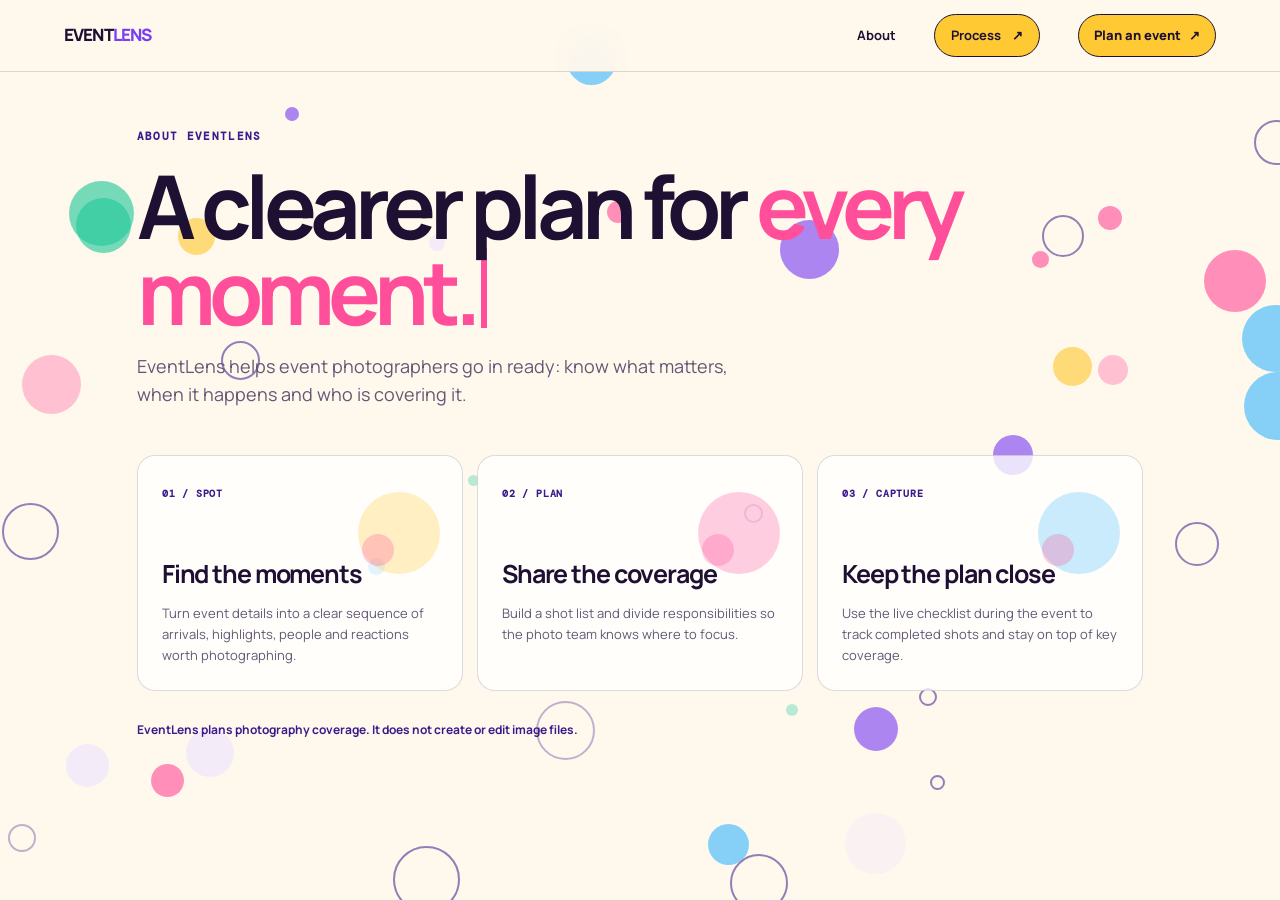
==== about.html @ 628842bb "Add polka dots and separate about and process pages" ====
<!DOCTYPE html>
<html lang="en">

<head>
    <meta charset="UTF-8">
    <meta name="viewport" content="width=device-width, initial-scale=1.0">
    <meta name="theme-color" content="#fff8ec">
    <title>About EventLens</title>
    <link rel="stylesheet" href="css/style.css">
    <link rel="stylesheet" href="css/pages.css">
</head>

<body class="editorial-page">
    <div class="polka-field" aria-hidden="true"></div>

    <nav class="navbar">
        <a href="index.html" class="logo" aria-label="EventLens home">EVENT<span>LENS</span></a>
        <div class="nav-links">
            <a href="about.html" aria-current="page">About</a>
            <a href="process.html" class="nav-button">Process <span aria-hidden="true">↗</span></a>
            <a href="event.html" class="nav-cta">Plan an event <span aria-hidden="true">↗</span></a>
        </div>
    </nav>

    <main class="info-page about-page">
        <p class="eyebrow">ABOUT EVENTLENS</p>
        <h1 class="type-heading info-title">A clearer plan for <span class="accent-pink">every moment.</span></h1>
        <p class="info-lede">EventLens helps event photographers go in ready: know what matters, when it happens and who is covering it.</p>

        <section class="info-grid" aria-label="What EventLens helps with">
            <article class="info-card dot-card dot-card--yellow">
                <span class="card-index">01 / SPOT</span>
                <h2 class="type-heading">Find the moments</h2>
                <p>Turn event details into a clear sequence of arrivals, highlights, people and reactions worth photographing.</p>
            </article>
            <article class="info-card dot-card dot-card--pink">
                <span class="card-index">02 / PLAN</span>
                <h2 class="type-heading">Share the coverage</h2>
                <p>Build a shot list and divide responsibilities so the photo team knows where to focus.</p>
            </article>
            <article class="info-card dot-card dot-card--blue">
                <span class="card-index">03 / CAPTURE</span>
                <h2 class="type-heading">Keep the plan close</h2>
                <p>Use the live checklist during the event to track completed shots and stay on top of key coverage.</p>
            </article>
        </section>

        <p class="info-note">EventLens plans photography coverage. It does not create or edit image files.</p>
    </main>

    <script src="js/polka-dots.js" defer></script>
    <script src="js/text-type.js" defer></script>
</body>

</html>
---- css/style.css ----
@import url('https://fonts.googleapis.com/css2?family=DM+Mono:wght@300;400;500&family=Manrope:wght@300;400;500;600;700;800&display=swap');

:root {
    --obsidian: #08070a;
    --surface: #0f0d12;
    --surface-2: #151219;
    --crimson: #b1123f;
    --crimson-bright: #d51d51;
    --violet: #6f3fa8;
    --white: #f1edf3;
    --muted: #8c8790;
    --line: rgba(241, 237, 243, 0.12);
}

* {
    margin: 0;
    padding: 0;
    box-sizing: border-box;
}

html {
    scroll-behavior: smooth;
}

body {
    background: var(--obsidian);
    color: var(--white);
    font-family: "Manrope", sans-serif;
    overflow-x: hidden;
}

a {
    color: inherit;
    text-decoration: none;
}

button,
input,
select,
textarea {
    font-family: inherit;
}

.cursor {
    position: fixed;
    width: 8px;
    height: 8px;
    background: var(--crimson-bright);
    border-radius: 50%;
    pointer-events: none;
    z-index: 9999;
    transform: translate(-50%, -50%);
    transition: width 0.2s ease, height 0.2s ease;
}

.navbar {
    position: fixed;
    top: 0;
    left: 0;
    width: 100%;
    height: 90px;
    padding: 0 5vw;
    display: flex;
    align-items: center;
    justify-content: space-between;
    z-index: 100;
    border-bottom: 1px solid var(--line);
    background: rgba(8, 7, 10, 0.95);
}

.logo {
    font-size: 18px;
    font-weight: 800;
    letter-spacing: -0.05em;
}

.logo span {
    color: var(--crimson-bright);
}

.nav-links {
    display: flex;
    align-items: center;
    gap: 40px;
    font-family: "DM Mono", monospace;
    font-size: 11px;
    text-transform: uppercase;
}

.nav-links a {
    color: var(--muted);
    transition: color 0.3s ease;
}

.nav-links a:hover {
    color: var(--white);
}

.nav-button {
    padding: 13px 18px;
    border: 1px solid var(--line);
    color: var(--white) !important;
}

.hero {
    min-height: 100vh;
    padding: 150px 5vw 50px;
    position: relative;
    display: flex;
    flex-direction: column;
    justify-content: center;
    border-bottom: 1px solid var(--line);
}

.hero::before {
    content: "";
    position: absolute;
    top: 15%;
    right: 8%;
    width: 1px;
    height: 65%;
    background: var(--violet);
    opacity: 0.35;
}

.hero-meta {
    position: absolute;
    top: 120px;
    left: 5vw;
    right: 5vw;
    display: flex;
    justify-content: space-between;
    font-family: "DM Mono", monospace;
    font-size: 10px;
    color: var(--muted);
    letter-spacing: 0.15em;
}

.hero-content {
    max-width: 1150px;
}

.eyebrow,
.section-label {
    font-family: "DM Mono", monospace;
    font-size: 10px;
    letter-spacing: 0.18em;
    color: var(--crimson-bright);
    margin-bottom: 28px;
}

.hero h1 {
    font-size: clamp(60px, 9vw, 150px);
    line-height: 0.88;
    letter-spacing: -0.075em;
    font-weight: 700;
    max-width: 1200px;
}

.hero h1 span,
.statement h2 span,
.closing h2 span {
    color: var(--crimson-bright);
}

.hero-description {
    margin-top: 45px;
    max-width: 480px;
    color: var(--muted);
    font-size: 15px;
    line-height: 1.8;
}

.hero-button {
    display: inline-flex;
    align-items: center;
    gap: 35px;
    margin-top: 45px;
    padding: 17px 22px;
    border: 1px solid var(--line);
    font-family: "DM Mono", monospace;
    font-size: 10px;
    letter-spacing: 0.1em;
    transition:
        background 0.3s ease,
        border-color 0.3s ease,
        transform 0.3s ease;
}

.hero-button:hover {
    background: var(--crimson);
    border-color: var(--crimson);
    transform: translateY(-3px);
}

.arrow {
    font-size: 17px;
}

.hero-index {
    position: absolute;
    bottom: 40px;
    left: 5vw;
    right: 5vw;
    display: flex;
    justify-content: space-between;
    font-family: "DM Mono", monospace;
    color: var(--muted);
    font-size: 9px;
}

.statement,
.process,
.closing {
    padding: 160px 5vw;
    border-bottom: 1px solid var(--line);
}

.statement-content {
    max-width: 1100px;
    margin-left: auto;
}

.statement h2 {
    font-size: clamp(42px, 6vw, 92px);
    line-height: 0.95;
    letter-spacing: -0.06em;
    max-width: 1000px;
}

.statement p {
    margin-top: 55px;
    max-width: 520px;
    color: var(--muted);
    line-height: 1.8;
    font-size: 15px;
}

.process-list {
    margin-top: 80px;
    border-top: 1px solid var(--line);
}

.process-item {
    display: grid;
    grid-template-columns: 120px 1fr;
    padding: 35px 0;
    border-bottom: 1px solid var(--line);
    transition: padding 0.4s ease;
}

.process-item:hover {
    padding-left: 25px;
    background: rgba(177, 18, 63, 0.05);
}

.process-number {
    font-family: "DM Mono", monospace;
    color: var(--violet);
    font-size: 12px;
}

.process-item h3 {
    font-size: 34px;
    letter-spacing: -0.04em;
}

.process-item p {
    margin-top: 8px;
    color: var(--muted);
    font-size: 14px;
}

.closing {
    min-height: 80vh;
    display: flex;
    flex-direction: column;
    justify-content: center;
}

.closing>p {
    font-family: "DM Mono", monospace;
    color: var(--muted);
    font-size: 10px;
    letter-spacing: 0.15em;
    margin-bottom: 25px;
}

.closing h2 {
    font-size: clamp(60px, 10vw, 150px);
    line-height: 0.85;
    letter-spacing: -0.075em;
}

footer {
    min-height: 100px;
    padding: 0 5vw;
    display: flex;
    align-items: center;
    justify-content: space-between;
    font-family: "DM Mono", monospace;
    color: var(--muted);
    font-size: 9px;
    letter-spacing: 0.1em;
}

@media (max-width: 700px) {

    .nav-links a:not(.nav-button) {
        display: none;
    }

    .hero h1 {
        font-size: 15vw;
    }

    .statement,
    .process,
    .closing {
        padding: 110px 6vw;
    }

    .process-item {
        grid-template-columns: 60px 1fr;
    }

    .process-item h3 {
        font-size: 25px;
    }

    footer {
        padding: 0 6vw;
    }

    footer span:nth-child(2) {
        display: none;
    }
}

/* Pop-culture palette and compact layout, sampled from the supplied deck. */
:root {
    --obsidian: #fff8ec;
    --surface: #ffffff;
    --surface-2: #ede4ff;
    --crimson: #7b3ff2;
    --crimson-bright: #ff4f9a;
    --violet: #3db9ff;
    --white: #1e1033;
    --muted: #645775;
    --line: rgba(30, 16, 51, 0.15);
    --ink: #1e1033;
    --plum: #3b1a8c;
    --purple: #7b3ff2;
    --pink: #ff4f9a;
    --yellow: #ffc933;
    --mint: #22c99a;
    --blue: #3db9ff;
}

html { scroll-padding-top: 82px; }
body { background: var(--obsidian); color: var(--ink); font-size: 15px; line-height: 1.55; }
.cursor { display: none; }
.navbar {
    height: 72px;
    padding-inline: clamp(18px, 5vw, 72px);
    background: rgba(255, 248, 236, .94);
    border-bottom: 1px solid var(--line);
    backdrop-filter: blur(16px);
}
.logo { color: var(--ink); font-size: 17px; }
.logo span { color: var(--purple); }
.nav-links {
    gap: clamp(16px, 3vw, 38px);
    font-family: "Manrope", sans-serif;
    font-size: 13px;
    font-weight: 700;
    text-transform: none;
}
.nav-links a { color: var(--ink); }
.nav-links a:hover { color: var(--purple); }
.nav-links .nav-button {
    padding: 10px 16px;
    border: 1px solid var(--ink);
    border-radius: 999px;
    background: var(--yellow);
    color: var(--ink) !important;
}
.nav-button span { margin-left: 8px; }
.hero {
    min-height: min(820px, 94svh);
    padding: 126px clamp(20px, 7vw, 100px) 78px;
    border: 0;
    background:
        radial-gradient(ellipse at 87% 34%, rgba(255, 201, 51, .85) 0 9%, transparent 9.2%),
        radial-gradient(ellipse at 88% 35%, rgba(255, 79, 154, .18) 0 20%, transparent 20.2%),
        var(--obsidian);
}
.hero::before { top: 20%; right: 9%; width: 2px; height: 54%; background: var(--purple); opacity: .45; }
.hero-meta, .hero-index { left: clamp(20px, 7vw, 100px); right: clamp(20px, 7vw, 100px); }
.hero-meta { top: 96px; font-size: 10px; color: var(--plum); }
.hero-index { bottom: 28px; color: var(--plum); }
.hero-content { max-width: 950px; }
.eyebrow, .section-label {
    color: var(--plum);
    font-size: 11px;
    font-weight: 800;
    letter-spacing: .12em;
    margin-bottom: 18px;
}
.hero h1 {
    max-width: 820px;
    font-size: clamp(52px, 8.1vw, 108px);
    line-height: .91;
    letter-spacing: -.075em;
    color: var(--ink);
}
.hero h1 span, .statement h2 span, .closing h2 span { color: var(--purple); }
.hero h1 span { display: inline-block; color: var(--pink); }
.hero-description { max-width: 480px; margin-top: 26px; color: var(--muted); font-size: 16px; line-height: 1.65; }
.statement, .process, .closing {
    padding: clamp(58px, 8vw, 96px) clamp(20px, 7vw, 100px);
    border-color: var(--line);
}
.statement { background: var(--surface-2); }
.statement-content { max-width: 900px; }
.statement h2 {
    max-width: 850px;
    font-size: clamp(34px, 5vw, 64px);
    line-height: .98;
    letter-spacing: -.065em;
}
.statement h2 span { color: var(--pink); }
.statement p { max-width: 580px; margin-top: 24px; color: var(--muted); font-size: 15px; }
.process { background: var(--obsidian); }
.process-list { margin-top: 32px; border-color: var(--line); }
.process-item { grid-template-columns: 72px minmax(0, 1fr); gap: 8px; padding: 20px 14px; border-color: var(--line); }
.process-item:nth-child(1) { background: rgba(255, 201, 51, .16); }
.process-item:nth-child(2) { background: rgba(255, 79, 154, .09); }
.process-item:nth-child(3) { background: rgba(61, 185, 255, .10); }
.process-item:nth-child(4) { background: rgba(34, 201, 154, .10); }
.process-item:hover { padding-left: 22px; background: var(--surface-2); }
.process-number { color: var(--purple); font-weight: 800; }
.process-item h3 { font-size: clamp(19px, 2.3vw, 27px); color: var(--ink); }
.process-item p { margin-top: 3px; color: var(--muted); font-size: 14px; }
.closing { min-height: 0; background: var(--plum); color: var(--obsidian); border: 0; }
.closing > p { color: #d7c9f4; }
.closing h2 { font-size: clamp(46px, 7vw, 88px); line-height: .94; }
.closing h2 span { color: var(--yellow); }
.closing .hero-button {
    align-self: flex-start;
    margin-top: 28px;
    padding: 14px 20px;
    border: 0;
    border-radius: 999px;
    background: var(--yellow);
    color: var(--ink);
    font-family: "Manrope", sans-serif;
    font-size: 13px;
    font-weight: 800;
    letter-spacing: 0;
}
.closing .hero-button:hover { background: var(--pink); }
footer { min-height: 68px; padding-inline: clamp(20px, 7vw, 100px); background: var(--ink); color: #e4d7ff; font-size: 10px; }
a:focus-visible, button:focus-visible, input:focus-visible, select:focus-visible, textarea:focus-visible { outline: 3px solid var(--blue); outline-offset: 3px; }

@media (max-width: 700px) {
    .navbar { height: 64px; padding-inline: 18px; }
    .nav-links { gap: 12px; font-size: 12px; }
    .nav-links a:not(.nav-button) { display: inline; }
    .nav-links .nav-button { padding: 8px 11px; }
    .hero { min-height: 78svh; padding: 118px 20px 72px; }
    .hero::before { right: 5%; opacity: .18; }
    .hero-meta { top: 84px; left: 20px; right: 20px; font-size: 8px; }
    .hero-index { left: 20px; right: 20px; bottom: 20px; }
    .hero h1 { font-size: clamp(43px, 13vw, 68px); line-height: .94; }
    .hero-description { margin-top: 20px; font-size: 14px; }
    .statement, .process, .closing { padding: 58px 20px; }
    .statement h2 { font-size: clamp(32px, 9vw, 48px); }
    .statement p { margin-top: 18px; font-size: 14px; }
    .process-item { grid-template-columns: 42px minmax(0, 1fr); padding: 16px 8px; }
    .process-item h3 { font-size: 20px; }
    .process-item p { font-size: 13px; }
    .closing h2 { font-size: clamp(42px, 12vw, 62px); }
    footer { padding: 0 20px; }
}

@media (prefers-reduced-motion: reduce) {
    *, *::before, *::after { scroll-behavior: auto !important; animation-duration: .01ms !important; transition-duration: .01ms !important; }
}
---- css/pages.css ----
/* Shared navigation, polka-dot backdrops and large-heading treatment. */
body { isolation: isolate; }
body > .polka-field { position: fixed; inset: 0; z-index: 0; overflow: hidden; pointer-events: none; }
body > nav, body > main, body > footer { position: relative; z-index: 1; }
.navbar { z-index: 20; }
.polka-dot {
    position: absolute;
    left: var(--dot-x);
    top: var(--dot-y);
    width: var(--dot-size);
    aspect-ratio: 1;
    border-radius: 50%;
    background: var(--dot-color);
    opacity: .62;
    transform: scale(1);
    animation: dot-pop var(--dot-duration) cubic-bezier(.16, 1.2, .3, 1) var(--dot-delay) both,
        dot-drift 7s ease-in-out calc(var(--dot-delay) + var(--dot-duration)) infinite alternate;
}
.polka-dot:nth-child(3n) { border: 2px solid var(--plum); background: transparent; opacity: .55; }
.polka-dot:nth-child(5n) { opacity: .32; }
@keyframes dot-pop {
    0% { transform: scale(.15) rotate(-24deg); }
    72% { transform: scale(1.12) rotate(5deg); }
    100% { transform: scale(1) rotate(0); }
}
@keyframes dot-drift {
    from { translate: 0 0; }
    to { translate: 0 -9px; }
}

.landing-hero {
    min-height: 100svh;
    padding: 92px clamp(20px, 8vw, 120px);
    display: flex;
    align-items: center;
    justify-content: flex-start;
    background: transparent;
}
.landing-hero::before { display: none; }
.landing-title {
    position: relative;
    z-index: 2;
    max-width: 1120px;
    font-size: clamp(54px, 8.2vw, 112px);
    line-height: .94;
    letter-spacing: -.075em;
    font-weight: 800;
}
.landing-title .accent-pink { color: var(--pink); }

.nav-links { flex-wrap: wrap; }
.nav-links .nav-button[aria-current="page"] { background: var(--surface-2); }
.nav-links .nav-cta {
    display: inline-flex;
    align-items: center;
    gap: 8px;
    padding: 10px 15px;
    border: 1px solid var(--ink);
    border-radius: 999px;
    background: var(--yellow);
    color: var(--ink);
    font-weight: 800;
}
.nav-links .nav-cta:hover { background: var(--mint); color: var(--ink); }

.info-page {
    width: min(1160px, 100%);
    margin: 0 auto;
    padding: 128px clamp(20px, 6vw, 84px) 72px;
}
.info-title {
    max-width: 900px;
    font-size: clamp(44px, 7.5vw, 88px);
    line-height: .96;
    letter-spacing: -.07em;
}
.info-title .accent-pink { color: var(--pink); }
.info-lede {
    max-width: 620px;
    margin-top: 20px;
    color: var(--muted);
    font-size: clamp(15px, 1.6vw, 18px);
}
.info-grid {
    display: grid;
    grid-template-columns: repeat(3, minmax(0, 1fr));
    gap: 14px;
    margin-top: 46px;
}
.info-card {
    min-height: 230px;
    padding: 24px;
}
.dot-card {
    position: relative;
    isolation: isolate;
    overflow: hidden;
    border: 1px solid var(--line);
    border-radius: 18px;
    background: rgba(255, 255, 255, .76);
}
.dot-card::before, .dot-card::after {
    position: absolute;
    z-index: -1;
    content: "";
    width: 82px;
    aspect-ratio: 1;
    border-radius: 50%;
    opacity: .28;
    pointer-events: none;
}
.dot-card::before { right: 22px; top: 36px; background: var(--dot-accent, var(--yellow)); }
.dot-card::after { right: 68px; top: 78px; width: 32px; background: var(--pink); }
.dot-card--yellow { --dot-accent: var(--yellow); }
.dot-card--pink { --dot-accent: var(--pink); }
.dot-card--blue { --dot-accent: var(--blue); }
.dot-card--mint { --dot-accent: var(--mint); }
.card-index, .workflow-tag {
    color: var(--plum);
    font-family: "DM Mono", monospace;
    font-size: 10px;
    font-weight: 600;
    letter-spacing: .08em;
}
.info-card h2 {
    position: relative;
    max-width: 240px;
    margin-top: 52px;
    color: var(--ink);
    font-size: clamp(19px, 2.4vw, 25px);
    letter-spacing: -.045em;
}
.info-card p, .workflow-step p { position: relative; margin-top: 9px; color: var(--muted); font-size: 13px; line-height: 1.6; }
.info-note { margin-top: 30px; color: var(--plum); font-size: 12px; font-weight: 700; }
.workflow-list { margin-top: 44px; border-top: 1px solid var(--line); }
.workflow-step {
    display: grid;
    grid-template-columns: 58px minmax(0, 1fr) auto;
    align-items: center;
    gap: 18px;
    padding: 22px 24px;
    border-width: 0 0 1px;
    border-radius: 0;
    background: transparent;
}
.workflow-step:nth-child(odd) { background: rgba(255, 201, 51, .10); }
.workflow-step:nth-child(even) { background: rgba(237, 228, 255, .38); }
.workflow-number { color: var(--purple); font-size: 16px; font-weight: 800; }
.workflow-step h2 { position: relative; font-size: clamp(21px, 3vw, 30px); letter-spacing: -.045em; }
.workflow-step p { max-width: 620px; margin-top: 4px; }
.workflow-tag { justify-self: end; text-align: right; }

.text-type { position: relative; }
.text-type__sr {
    position: absolute;
    width: 1px;
    height: 1px;
    padding: 0;
    margin: -1px;
    overflow: hidden;
    clip: rect(0, 0, 0, 0);
    white-space: nowrap;
    border: 0;
}
.text-type__content { white-space: pre-wrap; }
.text-type__char { position: relative; animation: type-fade-in .24s ease-out both; }
.text-type__cursor {
    display: inline-block;
    height: .92em;
    margin-left: .06em;
    border-left: .075em solid currentColor;
    vertical-align: -.04em;
    animation: type-cursor-blink 1s steps(2, start) infinite;
}
@keyframes type-fade-in { from { opacity: 0; filter: blur(.12em); } to { opacity: 1; filter: blur(0); } }
@keyframes type-cursor-blink { to { opacity: .12; } }

@media (max-width: 700px) {
    .landing-hero { min-height: 100svh; padding: 86px 20px 40px; }
    .landing-title { font-size: clamp(42px, 12.5vw, 68px); line-height: .98; }
    .info-page { padding: 94px 18px 46px; }
    .info-title { font-size: clamp(40px, 11vw, 58px); }
    .info-grid { grid-template-columns: 1fr; gap: 10px; margin-top: 28px; }
    .info-card { min-height: 0; padding: 18px; }
    .info-card h2 { margin-top: 30px; }
    .workflow-list { margin-top: 28px; }
    .workflow-step { grid-template-columns: 36px minmax(0, 1fr); gap: 10px; padding: 18px 12px; }
    .workflow-step h2 { font-size: 20px; }
    .workflow-tag { grid-column: 2; justify-self: start; text-align: left; }
    .nav-links { gap: 7px; font-size: 11px; }
    .nav-links .nav-button, .nav-links .nav-cta { padding: 7px 9px; }
}
@media (max-width: 390px) {
    .navbar { padding-inline: 12px; }
    .logo { font-size: 14px; }
    .nav-links { gap: 5px; font-size: 10px; }
    .nav-links .nav-button, .nav-links .nav-cta { padding: 7px 7px; }
}
@media (prefers-reduced-motion: reduce) {
    .polka-dot, .text-type__char, .text-type__cursor { animation: none !important; }
}
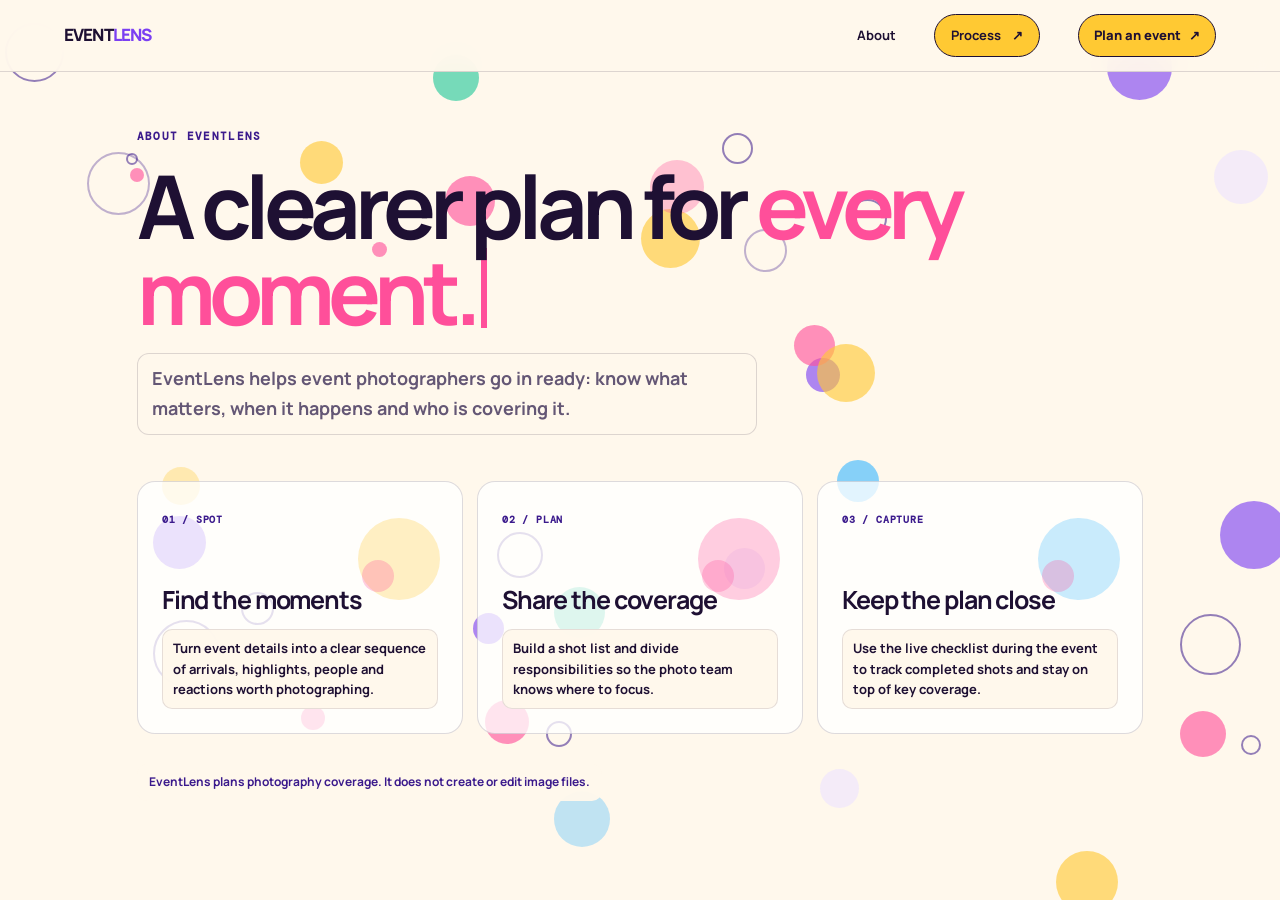
==== commit 47f64980: "Improve checklist and process page UI" ====
--- a/about.html
+++ b/about.html
@@ -14,7 +14,7 @@
     <div class="polka-field" aria-hidden="true"></div>
 
     <nav class="navbar">
-        <a href="index.html" class="logo" aria-label="EventLens home">EVENT<span>LENS</span></a>
+        <a href="/" class="logo" aria-label="EventLens home">EVENT<span>LENS</span></a>
         <div class="nav-links">
             <a href="about.html" aria-current="page">About</a>
             <a href="process.html" class="nav-button">Process <span aria-hidden="true">↗</span></a>
--- a/css/pages.css
+++ b/css/pages.css
@@ -41,7 +41,7 @@
     position: relative;
     z-index: 2;
     max-width: 1120px;
-    font-size: clamp(54px, 8.2vw, 112px);
+    font-size: clamp(52px, 7.5vw, 96px);
     line-height: .94;
     letter-spacing: -.075em;
     font-weight: 800;
@@ -80,6 +80,12 @@
     margin-top: 20px;
     color: var(--muted);
     font-size: clamp(15px, 1.6vw, 18px);
+    font-weight: 700;
+    line-height: 1.65;
+    padding: 10px 14px;
+    border: 1px solid var(--line);
+    border-radius: 12px;
+    background: rgba(255, 248, 236, .96);
 }
 .info-grid {
     display: grid;
@@ -130,7 +136,7 @@
     font-size: clamp(19px, 2.4vw, 25px);
     letter-spacing: -.045em;
 }
-.info-card p, .workflow-step p { position: relative; margin-top: 9px; color: var(--muted); font-size: 13px; line-height: 1.6; }
+.info-card p, .workflow-step p { position: relative; margin-top: 9px; color: var(--ink); font-size: 13px; font-weight: 700; line-height: 1.6; padding: 8px 10px; border: 1px solid rgba(48, 25, 64, .12); border-radius: 10px; background: rgba(255, 248, 236, .97); }
 .info-note { margin-top: 30px; color: var(--plum); font-size: 12px; font-weight: 700; }
 .workflow-list { margin-top: 44px; border-top: 1px solid var(--line); }
 .workflow-step {
@@ -143,11 +149,12 @@
     border-radius: 0;
     background: transparent;
 }
-.workflow-step:nth-child(odd) { background: rgba(255, 201, 51, .10); }
-.workflow-step:nth-child(even) { background: rgba(237, 228, 255, .38); }
+.workflow-step:nth-child(odd) { background: rgba(255, 248, 236, .97); }
+.workflow-step:nth-child(even) { background: rgba(250, 244, 255, .97); }
 .workflow-number { color: var(--purple); font-size: 16px; font-weight: 800; }
 .workflow-step h2 { position: relative; font-size: clamp(21px, 3vw, 30px); letter-spacing: -.045em; }
-.workflow-step p { max-width: 620px; margin-top: 4px; }
+.workflow-step p { max-width: 620px; margin-top: 8px; }
+.info-note { width: fit-content; max-width: 100%; padding: 9px 12px; border-radius: 10px; background: rgba(255, 248, 236, .97); }
 .workflow-tag { justify-self: end; text-align: right; }
 
 .text-type { position: relative; }
@@ -162,8 +169,8 @@
     white-space: nowrap;
     border: 0;
 }
-.text-type__content { white-space: pre-wrap; }
-.text-type__char { position: relative; animation: type-fade-in .24s ease-out both; }
+.text-type > .text-type__content { display: block; color: inherit; white-space: pre-wrap; }
+.text-type__content .text-type__char { display: inline; position: relative; color: inherit; animation: type-fade-in .24s ease-out both; }
 .text-type__cursor {
     display: inline-block;
     height: .92em;
@@ -199,3 +206,13 @@
 @media (prefers-reduced-motion: reduce) {
     .polka-dot, .text-type__char, .text-type__cursor { animation: none !important; }
 }
+
+.checklist-main { min-height: calc(100svh - 70px); }
+.checklist-standalone { margin-top: 38px; padding: 26px; border: 1px solid var(--line); border-radius: 18px; background: rgba(255, 248, 236, .97); }
+.checklist-standalone .checklist-header { margin: 0 0 20px; }
+.checklist-standalone .live-checklist { max-width: none; }
+.checklist-page .dashboard-nav-center { display: none; }
+.checklist-page .dashboard-nav-right a { background: var(--yellow); }
+@media (max-width: 600px) {
+    .checklist-standalone { padding: 14px; }
+}
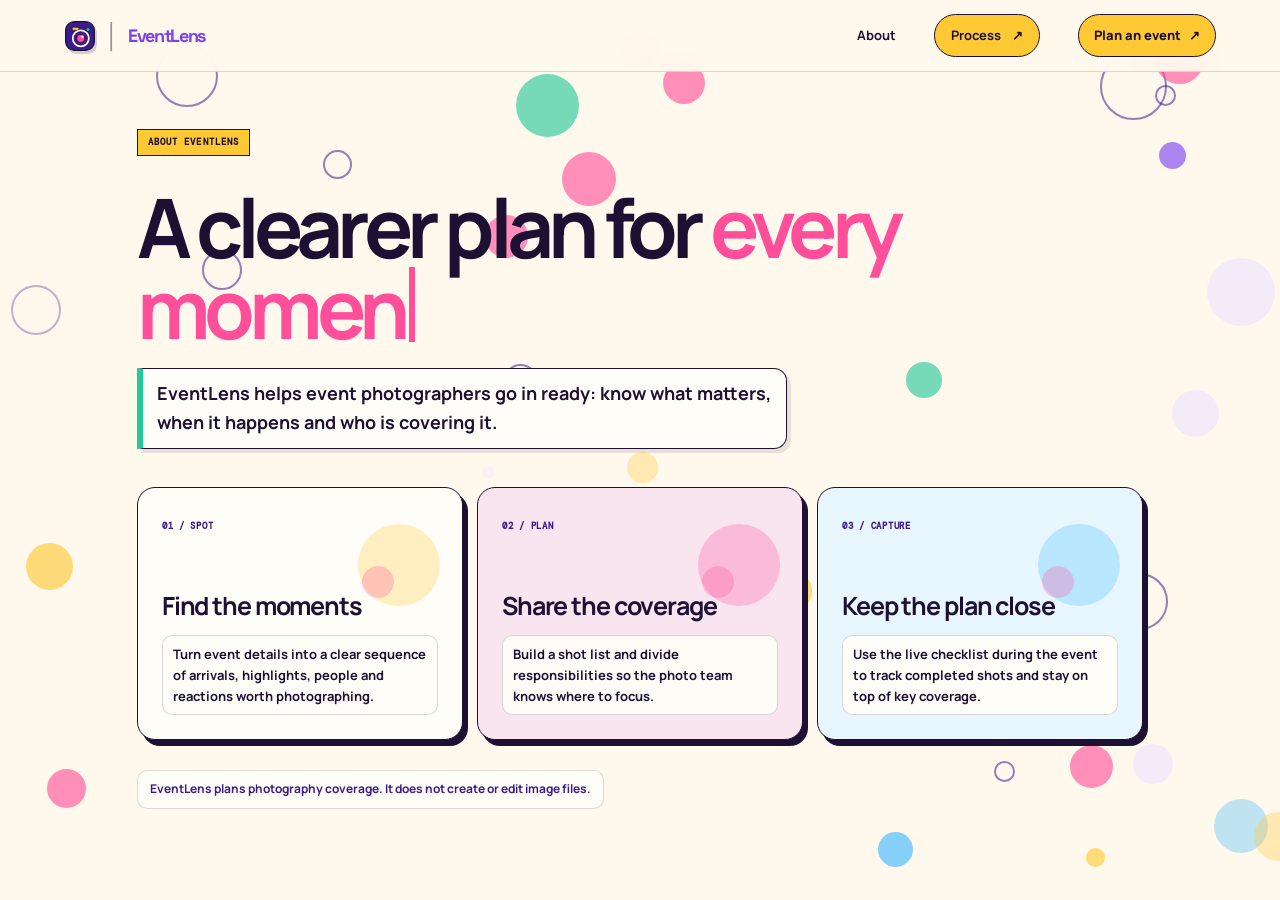
==== commit ebf9b5e6: "Personalize checklist and unify EventLens brand" ====
--- a/about.html
+++ b/about.html
@@ -14,7 +14,10 @@
     <div class="polka-field" aria-hidden="true"></div>
 
     <nav class="navbar">
-        <a href="/" class="logo" aria-label="EventLens home">EVENT<span>LENS</span></a>
+        <a href="/" class="logo" aria-label="EventLens home">
+            <svg class="logo-mark" viewBox="0 0 40 40" aria-hidden="true"><rect class="logo-mark-body" x="2" y="2" width="36" height="36" rx="11"/><rect class="logo-mark-top" x="10" y="9" width="9" height="4" rx="2"/><circle class="logo-mark-ring" cx="21" cy="23" r="10"/><circle class="logo-mark-lens" cx="21" cy="23" r="5"/><circle class="logo-mark-glint" cx="23" cy="21" r="1.5"/><circle class="logo-mark-flash" cx="30" cy="12" r="2.5"/></svg>
+            <span class="logo-divider" aria-hidden="true">│</span><span class="logo-name">Event<span>Lens</span></span>
+        </a>
         <div class="nav-links">
             <a href="about.html" aria-current="page">About</a>
             <a href="process.html" class="nav-button">Process <span aria-hidden="true">↗</span></a>
--- a/css/style.css
+++ b/css/style.css
@@ -1,4 +1,4 @@
-@import url('https://fonts.googleapis.com/css2?family=DM+Mono:wght@300;400;500&family=Manrope:wght@300;400;500;600;700;800&display=swap');
+@import url('https://fonts.googleapis.com/css2?family=DM+Mono:wght@300;400;500&family=Manrope:wght@300;400;500;600;700;800&family=Space+Grotesk:wght@500;600;700&display=swap');
 
 :root {
     --obsidian: #08070a;
@@ -463,6 +463,22 @@
 footer { min-height: 68px; padding-inline: clamp(20px, 7vw, 100px); background: var(--ink); color: #e4d7ff; font-size: 10px; }
 a:focus-visible, button:focus-visible, input:focus-visible, select:focus-visible, textarea:focus-visible { outline: 3px solid var(--blue); outline-offset: 3px; }
 
+/* EventLens camera mark and wordmark. */
+.logo { display: inline-flex; align-items: center; gap: 9px; white-space: nowrap; }
+.logo-mark { width: 32px; height: 32px; flex: 0 0 auto; overflow: visible; filter: drop-shadow(2px 3px 0 rgba(30,16,51,.18)); transition: transform .28s cubic-bezier(.2,.8,.2,1), filter .28s ease; }
+.logo-mark-body { fill: var(--plum); stroke: var(--ink); stroke-width: 1.5; }
+.logo-mark-top { fill: var(--yellow); stroke: var(--ink); stroke-width: 1; }
+.logo-mark-ring { fill: none; stroke: #fff8ec; stroke-width: 2.2; }
+.logo-mark-lens { fill: var(--pink); stroke: var(--ink); stroke-width: 1; transform-box: fill-box; transform-origin: center; transition: transform .35s ease; }
+.logo-mark-glint { fill: #fff8ec; }
+.logo-mark-flash { fill: var(--mint); stroke: var(--ink); stroke-width: 1; }
+.logo > .logo-divider { color: var(--muted); font: 500 24px/1 "Space Grotesk", sans-serif; opacity: .65; }
+.logo-name { color: var(--ink); font: 700 18px/1 "Space Grotesk", "Manrope", sans-serif; letter-spacing: -.075em; }
+.logo-name > span { color: var(--purple); }
+.logo:hover .logo-mark, .logo:focus-visible .logo-mark { transform: rotate(-8deg) scale(1.08); filter: drop-shadow(3px 4px 0 rgba(30,16,51,.26)); }
+.logo:hover .logo-mark-lens, .logo:focus-visible .logo-mark-lens { transform: rotate(120deg) scale(1.12); }
+.logo:focus-visible { outline: 3px solid var(--purple); outline-offset: 5px; border-radius: 4px; }
+
 @media (max-width: 700px) {
     .navbar { height: 64px; padding-inline: 18px; }
     .nav-links { gap: 12px; font-size: 12px; }
--- a/css/pages.css
+++ b/css/pages.css
@@ -48,6 +48,110 @@
 }
 .landing-title .accent-pink { color: var(--pink); }
 
+/* Landing page: bold print-shop colors and a real instant-camera moment. */
+.landing-hero { position: relative; min-height: 100svh; padding: 112px clamp(22px, 8vw, 120px) 100px; overflow: hidden; isolation: isolate; display: flex; flex-direction: column; justify-content: center; align-items: flex-start; background: transparent; }
+.landing-hero::before { display: none; }
+.landing-title { position: relative; z-index: 2; max-width: 940px; font-size: clamp(56px, 8vw, 108px); line-height: .88; letter-spacing: -.08em; font-weight: 900; }
+.landing-title .accent-pink { color: var(--pink); }
+.landing-subcopy { position: relative; z-index: 2; max-width: 460px; margin-top: 24px; padding: 10px 14px; border-left: 5px solid var(--yellow); background: var(--obsidian); color: var(--ink); font-size: clamp(15px, 1.7vw, 19px); font-weight: 750; line-height: 1.55; }
+.landing-photo-stack { position: absolute; z-index: 0; top: 50%; right: clamp(18px, 8vw, 125px); width: clamp(270px, 34vw, 430px); aspect-ratio: .78; transform: translateY(-48%) rotate(3deg); }
+.photo-stack-card { position: absolute; inset: 7% 5% 4%; border: 10px solid var(--ink); border-bottom-width: 48px; border-radius: 5px; background: var(--pink); box-shadow: 10px 12px 0 var(--ink); }
+.photo-stack-card--back { transform: rotate(-15deg) translate(-8%, -2%); background: var(--blue); }
+.photo-stack-card--middle { transform: rotate(11deg) translate(5%, -2%); background: var(--yellow); }
+.photo-stack-card--front { inset: 4% 7% 2%; display: flex; flex-direction: column; padding: 9px; border: 9px solid #fffdf7; border-bottom-width: 57px; background: #fffdf7; box-shadow: 9px 10px 0 var(--ink); transform: rotate(-4deg); }
+.photo-stack-art { flex: 1; min-height: 0; overflow: hidden; background: var(--plum); }
+.photo-stack-art svg { display: block; width: 100%; height: 100%; object-fit: cover; }
+.photo-stack-caption { position: absolute; left: 14px; right: 14px; bottom: 18px; color: var(--ink); text-align: center; font: 900 9px/1 "DM Mono", monospace; letter-spacing: .09em; }
+.photo-stack-flash { position: absolute; z-index: 2; top: -3%; right: 3%; color: var(--yellow); font-size: clamp(52px, 7vw, 92px); text-shadow: 3px 4px 0 var(--ink); transform: rotate(12deg); }
+.landing-stamp { position: absolute; z-index: 3; top: 22%; right: 9%; display: grid; place-items: center; width: 102px; aspect-ratio: 1; border: 3px solid var(--ink); border-radius: 50%; background: var(--yellow); color: var(--ink); text-align: center; font: 900 11px/1.35 "DM Mono", monospace; transform: rotate(10deg); }
+.landing-scroll-cue { position: absolute; z-index: 4; left: clamp(22px, 8vw, 120px); bottom: 30px; display: inline-flex; align-items: center; gap: 12px; color: var(--plum); font: 800 10px/1 "DM Mono", monospace; letter-spacing: .12em; }
+.landing-scroll-cue i { position: relative; display: block; width: 38px; height: 2px; background: var(--purple); }
+.landing-scroll-cue i::after { content: ""; position: absolute; top: -3px; right: 0; width: 7px; height: 7px; border-top: 2px solid var(--purple); border-right: 2px solid var(--purple); transform: rotate(45deg); }
+.polaroid-experience { position: relative; min-height: 100svh; padding: 92px clamp(22px, 7vw, 110px); display: grid; grid-template-columns: minmax(260px, .78fr) minmax(450px, 1.22fr); align-items: center; gap: clamp(28px, 5vw, 80px); overflow: hidden; background: var(--plum); color: var(--obsidian); }
+.polaroid-experience::before { content: ""; position: absolute; width: 430px; aspect-ratio: 1; right: -100px; bottom: -230px; border-radius: 50%; background: var(--pink); }
+.polaroid-copy { position: relative; z-index: 2; max-width: 440px; }
+.polaroid-kicker { display: inline-flex; align-items: center; gap: 9px; color: var(--yellow); font: 800 10px/1.4 "DM Mono", monospace; letter-spacing: .12em; }
+.polaroid-kicker i { width: 8px; height: 8px; border-radius: 50%; background: var(--mint); }
+.polaroid-copy h2 { margin-top: 24px; color: var(--obsidian); font-size: clamp(42px, 5.5vw, 74px); line-height: .94; letter-spacing: -.075em; }
+.polaroid-copy h2 span { color: var(--yellow); }
+.polaroid-copy p { max-width: 390px; margin-top: 22px; padding: 10px 14px; border-left: 4px solid var(--mint); background: #fff8ec; color: #28143d; font-size: 16px; font-weight: 750; line-height: 1.65; }
+.scroll-instruction { display: block; margin-top: 40px; color: #fff8ec; font: 800 10px/1 "DM Mono", monospace; letter-spacing: .13em; }
+.scroll-instruction b { display: inline-block; margin-left: 9px; color: var(--yellow); font-size: 18px; }
+.polaroid-stage { position: relative; z-index: 1; min-height: 680px; display: grid; place-items: center; isolation: isolate; }
+.polaroid-camera { position: absolute; z-index: 2; top: 34px; left: 50%; width: min(100%, 570px); height: auto; overflow: visible; transform: translateX(-50%) rotate(-2deg); transform-origin: center; transition: transform .35s ease; }
+.polaroid-experience.is-shot .polaroid-camera { animation: camera-click .38s ease-out; }
+.camera-flash-glass { transition: filter .18s ease; }
+.polaroid-experience.is-shot .camera-flash-glass { animation: flash-glass 1.9s ease-out; }
+.camera-shutter { transform-box: fill-box; transform-origin: center; }
+.polaroid-experience.is-shot .camera-shutter { animation: shutter-blink .3s ease-out; }
+.camera-flash-burst { position: absolute; z-index: 4; top: 25%; left: 40%; width: clamp(270px, 34vw, 380px); aspect-ratio: 1; border-radius: 50%; background: radial-gradient(circle, #fff 0 7%, #fffde7 16%, rgba(255,245,173,.95) 29%, rgba(255,201,51,.62) 43%, rgba(255,79,154,.24) 59%, transparent 75%); filter: drop-shadow(0 0 32px rgba(255,255,255,.75)); opacity: 0; pointer-events: none; }
+.polaroid-experience.is-shot .camera-flash-burst { animation: flash-pop 1.9s ease-out both; }
+.camera-action-label { position: absolute; z-index: 4; top: 10px; right: 4%; padding: 10px 13px; border: 2px solid var(--ink); background: var(--yellow); color: var(--ink); font: 900 10px/1 "DM Mono", monospace; letter-spacing: .09em; transform: rotate(3deg); }
+.camera-spark { position: absolute; z-index: 4; top: 16%; right: 13%; color: var(--yellow); font-size: 48px; opacity: 0; }
+.polaroid-experience.is-shot .camera-spark { animation: spark-pop .7s .04s ease-out both; }
+.instant-print { position: absolute; z-index: 3; top: 30%; left: 50%; width: clamp(235px, 27vw, 305px); margin: 0; padding: 12px 12px 16px; background: #fffdf7; color: #21132d; box-shadow: 0 18px 35px rgba(12, 5, 25, .35); opacity: 0; transform: translate(-50%, -20px) rotate(2deg) scale(.94); }
+.polaroid-experience.is-printing .instant-print { animation: print-eject 1.05s cubic-bezier(.2,.8,.2,1) both; }
+.polaroid-experience.is-printing .print-art svg { filter: grayscale(1) blur(7px) brightness(1.25); }
+.polaroid-experience.is-printing .instant-print.is-developing .print-art svg { animation: photo-develop 3.6s linear forwards; }
+.polaroid-experience.is-printing .instant-print.is-developed .print-art svg { filter: none; }
+.print-plan-button { visibility: hidden; }
+.instant-print.is-developed .print-plan-button { visibility: visible; }
+.print-art { width: 100%; aspect-ratio: 600/520; overflow: hidden; background: #452167; }
+.print-art svg { display: block; width: 100%; height: 100%; }
+.print-caption { display: grid; gap: 10px; padding: 13px 4px 0; text-align: center; }
+.print-caption > span { font: 900 9px/1 "DM Mono", monospace; letter-spacing: .09em; }
+.print-plan-button { display: inline-flex; justify-content: center; align-items: center; gap: 12px; min-height: 42px; padding: 10px 14px; border: 2px solid #21132d; background: var(--pink); color: #21132d; font-size: 13px; font-weight: 900; }
+.print-plan-button:hover { background: var(--yellow); }
+@keyframes camera-click { 0%,100% { transform: translateX(-50%) rotate(-2deg); } 24% { transform: translateX(-50%) rotate(2deg) scale(.985); } 48% { transform: translateX(-50%) rotate(-3deg) scale(1.01); } }
+@keyframes flash-glass { 0%,100% { filter: brightness(1); } 10% { filter: brightness(4.2) drop-shadow(0 0 34px #fff); } 32% { filter: brightness(3.8) drop-shadow(0 0 28px #fff); } 58% { filter: brightness(2.6) drop-shadow(0 0 20px #fff); } 100% { filter: brightness(1); } }
+@keyframes shutter-blink { 0%,100% { opacity: 1; } 35% { opacity: .08; } }
+@keyframes flash-pop { 0% { opacity: 0; transform: scale(.35); } 9% { opacity: 1; transform: scale(1.25); } 32% { opacity: 1; } 58% { opacity: .78; } 78% { opacity: .35; } 100% { opacity: 0; transform: scale(1.8); } }
+@keyframes spark-pop { 0% { opacity: 0; transform: scale(.2) rotate(-35deg); } 35% { opacity: 1; transform: scale(1.2) rotate(10deg); } 100% { opacity: 0; transform: scale(.9) rotate(30deg); } }
+@keyframes print-eject { 0% { opacity: 0; transform: translate(-50%, -35px) rotate(0) scale(.88); } 65% { opacity: 1; transform: translate(-50%, 120px) rotate(5deg) scale(1); } 82% { transform: translate(-50%, 108px) rotate(1deg) scale(1); } 100% { opacity: 1; transform: translate(-50%, 115px) rotate(2deg) scale(1); } }
+@keyframes photo-develop { 0% { filter: grayscale(1) blur(9px) brightness(1.25); } 18% { filter: grayscale(.96) blur(7px) brightness(1.2); } 42% { filter: grayscale(.78) blur(5.5px) brightness(1.12); } 68% { filter: grayscale(.42) blur(2.8px) brightness(1.04); } 88% { filter: grayscale(.12) blur(.8px) brightness(1.01); } 100% { filter: grayscale(0) blur(0) brightness(1); } }
+html.has-scroll-reveal .landing-reveal { opacity: 0; transform: translateY(24px); transition: opacity .75s ease, transform .85s cubic-bezier(.2, .8, .2, 1); }
+html.has-scroll-reveal .landing-reveal.is-visible { opacity: 1; transform: translateY(0); }
+@media (max-width: 900px) {
+    .landing-hero { min-height: 94svh; padding: 104px 22px 92px; }
+    .landing-title { max-width: 680px; font-size: clamp(52px, 11.5vw, 82px); }
+    .landing-photo-stack { width: clamp(250px, 48vw, 350px); right: -35px; top: 53%; }
+    .landing-stamp { top: 19%; right: 7%; width: 80px; font-size: 9px; }
+    .polaroid-experience { min-height: auto; grid-template-columns: 1fr; gap: 10px; padding: 78px 22px 54px; }
+    .polaroid-copy { max-width: 560px; }
+    .polaroid-copy h2 { font-size: clamp(44px, 10vw, 68px); }
+    .scroll-instruction { margin-top: 24px; }
+    .polaroid-stage { min-height: 590px; width: min(100%, 600px); margin: 0 auto; }
+    .polaroid-camera { top: 20px; width: min(100%, 510px); }
+    .instant-print { top: 28%; width: clamp(230px, 47vw, 285px); }
+    @keyframes print-eject { 0% { opacity: 0; transform: translate(-50%, -30px) rotate(0) scale(.9); } 65% { opacity: 1; transform: translate(-50%, 92px) rotate(5deg) scale(1); } 82% { transform: translate(-50%, 80px) rotate(1deg) scale(1); } 100% { opacity: 1; transform: translate(-50%, 86px) rotate(2deg) scale(1); } }
+}
+@media (max-width: 480px) {
+    .landing-hero { min-height: 88svh; }
+    .landing-title { font-size: clamp(45px, 12vw, 60px); }
+    .landing-photo-stack { width: 245px; right: -92px; top: 54%; }
+    .landing-stamp { top: 17%; right: 6%; width: 68px; border-width: 2px; font-size: 8px; }
+    .landing-subcopy { max-width: 335px; font-size: 14px; }
+    .polaroid-experience { padding: 70px 20px 35px; }
+    .polaroid-stage { min-height: 520px; }
+    .polaroid-camera { top: 30px; width: 108%; max-width: 440px; }
+    .instant-print { top: 36%; width: min(69vw, 250px); padding: 9px 9px 12px; }
+    .print-caption { gap: 7px; padding-top: 9px; }
+    .print-plan-button { min-height: 37px; }
+    .camera-action-label { top: 5px; right: 0; font-size: 8px; }
+    .camera-flash-burst { top: 24%; left: 32%; width: 230px; }
+    @keyframes print-eject { 0% { opacity: 0; transform: translate(-50%, -20px) rotate(0) scale(.9); } 65% { opacity: 1; transform: translate(-50%, 58px) rotate(5deg) scale(1); } 82% { transform: translate(-50%, 52px) rotate(1deg) scale(1); } 100% { opacity: 1; transform: translate(-50%, 55px) rotate(2deg) scale(1); } }
+}
+@media (prefers-reduced-motion: reduce) {
+    .polaroid-experience.is-shot .polaroid-camera,
+    .polaroid-experience.is-shot .camera-flash-glass,
+    .polaroid-experience.is-shot .camera-shutter,
+    .polaroid-experience.is-shot .camera-spark,
+    .polaroid-experience.is-shot .camera-flash-burst,
+    .polaroid-experience.is-printing .instant-print,
+    .polaroid-experience.is-printing .instant-print.is-developing .print-art svg { animation-duration: .01ms; animation-delay: 0ms; filter: none; }
+    .polaroid-experience.is-printing .instant-print { opacity: 1; transform: translate(-50%, 0) rotate(2deg) scale(1); }
+}
+
 .nav-links { flex-wrap: wrap; }
 .nav-links .nav-button[aria-current="page"] { background: var(--surface-2); }
 .nav-links .nav-cta {
@@ -185,6 +289,8 @@
 @media (max-width: 700px) {
     .landing-hero { min-height: 100svh; padding: 86px 20px 40px; }
     .landing-title { font-size: clamp(42px, 12.5vw, 68px); line-height: .98; }
+    .landing-photo-stack { width: 230px; top: 72%; right: -72px; transform: translateY(-26%) rotate(3deg); }
+    .landing-scroll-cue { padding: 7px 9px; background: var(--obsidian); }
     .info-page { padding: 94px 18px 46px; }
     .info-title { font-size: clamp(40px, 11vw, 58px); }
     .info-grid { grid-template-columns: 1fr; gap: 10px; margin-top: 28px; }
@@ -216,3 +322,44 @@
 @media (max-width: 600px) {
     .checklist-standalone { padding: 14px; }
 }
+
+/* Shared About and Process styling for the EventLens pop-culture palette. */
+.editorial-page .info-page > .eyebrow { display: inline-flex; padding: 8px 10px; border: 1px solid var(--ink); background: var(--yellow); color: var(--ink); font: 900 9px/1 "DM Mono", monospace; letter-spacing: .12em; }
+.editorial-page .info-title { max-width: 920px; margin-top: 14px; color: var(--ink); font-size: clamp(42px, 6.8vw, 82px); }
+.editorial-page .info-lede { max-width: 650px; border: 1px solid var(--ink); border-left: 6px solid var(--mint); border-radius: 0 13px 13px 0; background: #fffdf7; box-shadow: 4px 4px 0 rgba(30,16,51,.1); color: var(--ink); }
+.editorial-page .info-grid { margin-top: 38px; }
+.editorial-page .info-card { min-height: 240px; border: 1px solid var(--ink); background: #fffdf7; box-shadow: 5px 6px 0 var(--ink); transition: transform .25s ease, box-shadow .25s ease; }
+.editorial-page .info-card:nth-child(2) { background: #f8e5f0; }
+.editorial-page .info-card:nth-child(3) { background: #e8f6ff; }
+.editorial-page .info-card:hover { transform: translateY(-4px) rotate(-.5deg); box-shadow: 8px 10px 0 var(--ink); }
+.editorial-page .card-index { position: relative; z-index: 1; color: var(--plum); font-size: 9px; font-weight: 900; }
+.editorial-page .info-card h2 { position: relative; z-index: 1; }
+.editorial-page .info-card p { position: relative; z-index: 1; border-color: rgba(30,16,51,.16); background: rgba(255,253,247,.96); }
+.editorial-page .workflow-list { display: grid; gap: 12px; margin-top: 36px; border: 0; }
+.editorial-page .workflow-step { min-height: 116px; grid-template-columns: 48px minmax(0, 1fr) auto; gap: 16px; padding: 18px 20px; border: 1px solid var(--ink); border-radius: 13px; box-shadow: 4px 5px 0 var(--ink); transition: transform .22s ease, box-shadow .22s ease; }
+.editorial-page .workflow-step:hover { transform: translateY(-3px); box-shadow: 7px 8px 0 var(--ink); }
+.editorial-page .workflow-step:nth-child(odd) { background: #fffdf7; }
+.editorial-page .workflow-step:nth-child(even) { background: #f7efff; }
+.editorial-page .workflow-step:nth-child(1) { border-left: 7px solid var(--yellow); }
+.editorial-page .workflow-step:nth-child(2) { border-left: 7px solid var(--pink); }
+.editorial-page .workflow-step:nth-child(3) { border-left: 7px solid var(--blue); }
+.editorial-page .workflow-step:nth-child(4) { border-left: 7px solid var(--mint); }
+.editorial-page .workflow-number { display: grid; width: 38px; height: 38px; place-items: center; border: 1px solid var(--ink); border-radius: 50%; background: var(--yellow); color: var(--ink); font: 900 11px/1 "DM Mono", monospace; }
+.editorial-page .workflow-step:nth-child(2) .workflow-number { background: #ffc3dc; }
+.editorial-page .workflow-step:nth-child(3) .workflow-number { background: #bfeaff; }
+.editorial-page .workflow-step:nth-child(4) .workflow-number { background: #a9ead5; }
+.editorial-page .workflow-step h2 { color: var(--ink); }
+.editorial-page .workflow-step p { max-width: 650px; border-color: rgba(30,16,51,.15); background: rgba(255,253,247,.96); }
+.editorial-page .workflow-tag { padding: 8px 10px; border: 1px solid var(--ink); border-radius: 999px; background: var(--yellow); color: var(--ink); font-size: 8px; font-weight: 900; white-space: nowrap; }
+.editorial-page .workflow-step:nth-child(2) .workflow-tag { background: #ffc3dc; }
+.editorial-page .workflow-step:nth-child(3) .workflow-tag { background: #bfeaff; }
+.editorial-page .workflow-step:nth-child(4) .workflow-tag { background: #a9ead5; }
+.editorial-page .info-note { border: 1px solid var(--line); background: #fffdf7; color: var(--plum); }
+@media (max-width: 700px) {
+    .editorial-page .info-grid { margin-top: 25px; }
+    .editorial-page .info-card { min-height: 0; }
+    .editorial-page .workflow-list { margin-top: 24px; }
+    .editorial-page .workflow-step { grid-template-columns: 38px minmax(0,1fr); gap: 11px; padding: 15px 12px; }
+    .editorial-page .workflow-number { width: 32px; height: 32px; }
+    .editorial-page .workflow-tag { grid-column: 2; justify-self: start; }
+}
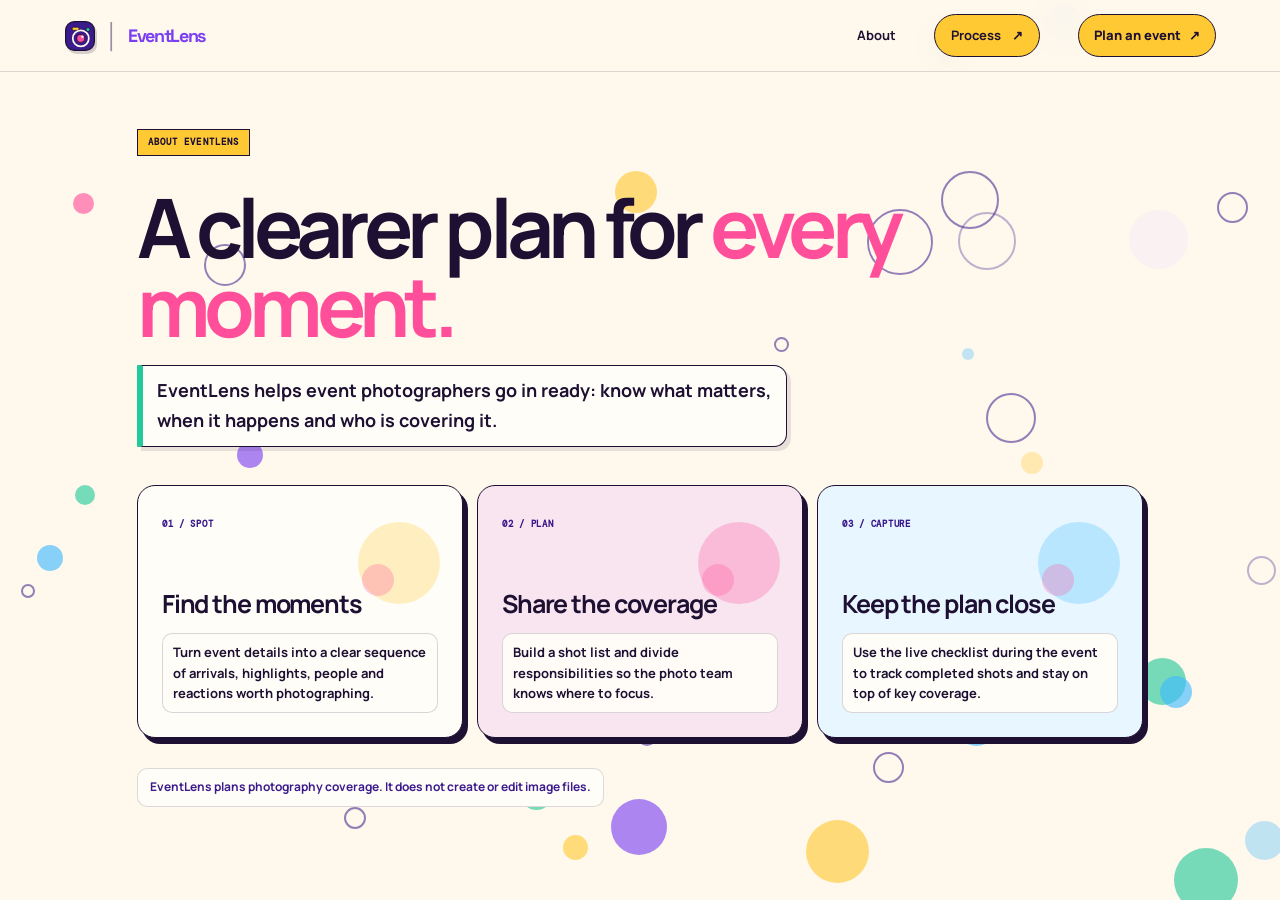
==== commit c268de98: "Polish mobile info navigation and static headings" ====
--- a/about.html
+++ b/about.html
@@ -27,23 +27,23 @@
 
     <main class="info-page about-page">
         <p class="eyebrow">ABOUT EVENTLENS</p>
-        <h1 class="type-heading info-title">A clearer plan for <span class="accent-pink">every moment.</span></h1>
+        <h1 class="info-title">A clearer plan for <span class="accent-pink">every moment.</span></h1>
         <p class="info-lede">EventLens helps event photographers go in ready: know what matters, when it happens and who is covering it.</p>
 
         <section class="info-grid" aria-label="What EventLens helps with">
             <article class="info-card dot-card dot-card--yellow">
                 <span class="card-index">01 / SPOT</span>
-                <h2 class="type-heading">Find the moments</h2>
+                <h2>Find the moments</h2>
                 <p>Turn event details into a clear sequence of arrivals, highlights, people and reactions worth photographing.</p>
             </article>
             <article class="info-card dot-card dot-card--pink">
                 <span class="card-index">02 / PLAN</span>
-                <h2 class="type-heading">Share the coverage</h2>
+                <h2>Share the coverage</h2>
                 <p>Build a shot list and divide responsibilities so the photo team knows where to focus.</p>
             </article>
             <article class="info-card dot-card dot-card--blue">
                 <span class="card-index">03 / CAPTURE</span>
-                <h2 class="type-heading">Keep the plan close</h2>
+                <h2>Keep the plan close</h2>
                 <p>Use the live checklist during the event to track completed shots and stay on top of key coverage.</p>
             </article>
         </section>
@@ -52,7 +52,6 @@
     </main>
 
     <script src="js/polka-dots.js" defer></script>
-    <script src="js/text-type.js" defer></script>
 </body>
 
 </html>
--- a/css/style.css
+++ b/css/style.css
@@ -479,6 +479,13 @@
 .logo:hover .logo-mark-lens, .logo:focus-visible .logo-mark-lens { transform: rotate(120deg) scale(1.12); }
 .logo:focus-visible { outline: 3px solid var(--purple); outline-offset: 5px; border-radius: 4px; }
 
+@media (max-width: 390px) {
+    .logo { gap: 6px; }
+    .logo-mark { width: 27px; height: 27px; }
+    .logo-name { font-size: 15px; }
+    .logo > .logo-divider { font-size: 20px; }
+}
+
 @media (max-width: 700px) {
     .navbar { height: 64px; padding-inline: 18px; }
     .nav-links { gap: 12px; font-size: 12px; }
--- a/css/pages.css
+++ b/css/pages.css
@@ -304,6 +304,11 @@
     .nav-links .nav-button, .nav-links .nav-cta { padding: 7px 9px; }
 }
 @media (max-width: 390px) {
+    .editorial-page .nav-links { gap: 6px; }
+    .editorial-page .nav-links a[aria-current="page"]:not(.nav-cta) { display: none; }
+    .editorial-page .nav-links .nav-button, .editorial-page .nav-links .nav-cta { padding: 6px 8px; font-size: 9px; }
+}
+@media (max-width: 390px) {
     .navbar { padding-inline: 12px; }
     .logo { font-size: 14px; }
     .nav-links { gap: 5px; font-size: 10px; }
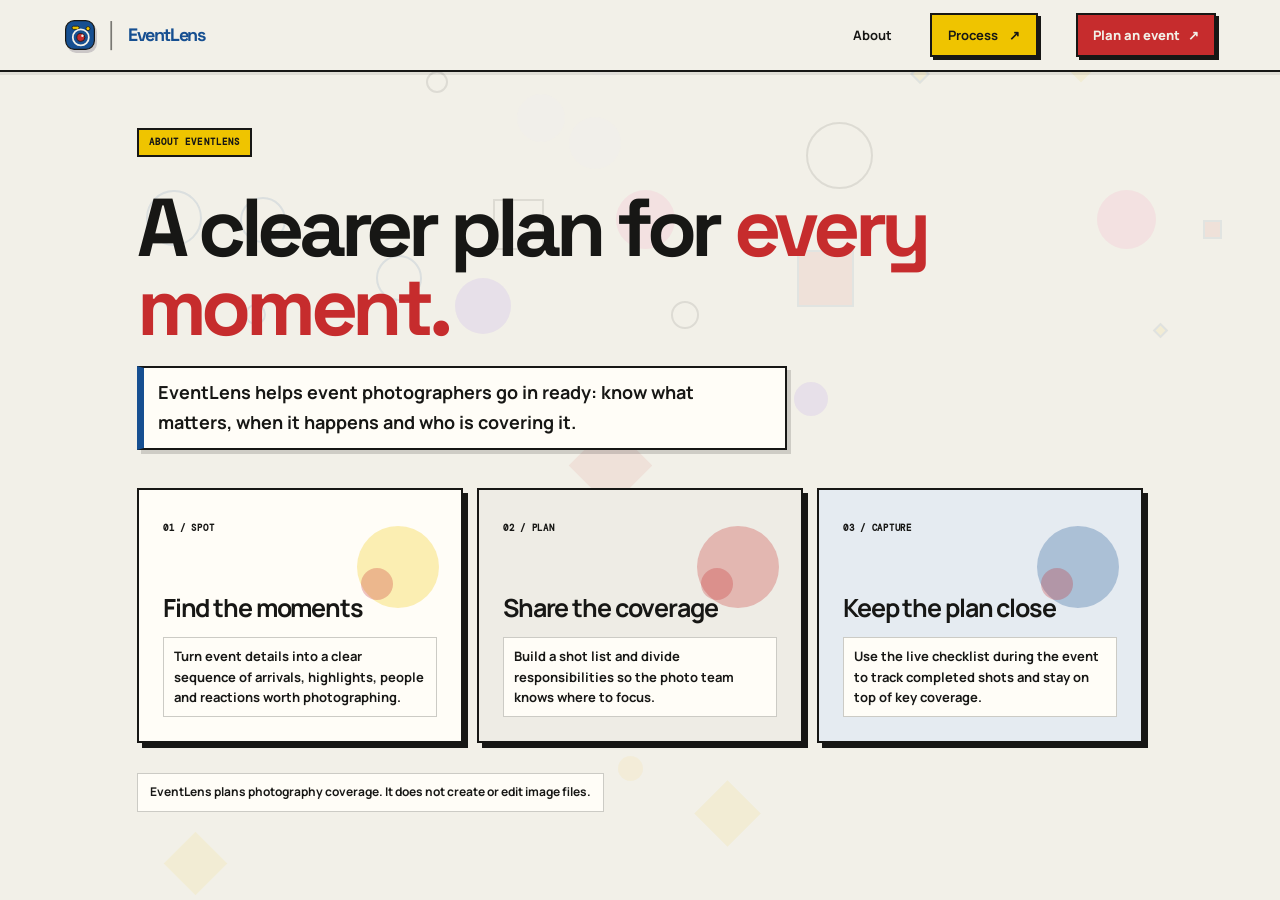
==== commit 44fddf7a: "Apply Bauhaus visual theme across EventLens" ====
--- a/about.html
+++ b/about.html
@@ -8,6 +8,7 @@
     <title>About EventLens</title>
     <link rel="stylesheet" href="css/style.css">
     <link rel="stylesheet" href="css/pages.css">
+    <link rel="stylesheet" href="css/bauhaus.css">
 </head>
 
 <body class="editorial-page">
--- a/css/bauhaus.css
+++ b/css/bauhaus.css
@@ -0,0 +1,343 @@
+/* Shared Bauhaus visual system. This stylesheet only changes presentation. */
+:root {
+    --obsidian: #f2f0e8;
+    --surface: #fffdf7;
+    --surface-2: #e6e3da;
+    --crimson: #c62c2d;
+    --crimson-bright: #c62c2d;
+    --violet: #164f91;
+    --white: #f2f0e8;
+    --muted: #55544f;
+    --line: rgba(23, 23, 21, .22);
+    --ink: #171715;
+    --plum: #171715;
+    --purple: #164f91;
+    --pink: #c62c2d;
+    --yellow: #efc400;
+    --mint: #164f91;
+    --blue: #164f91;
+    --bauhaus-red: #c62c2d;
+    --bauhaus-blue: #164f91;
+    --bauhaus-yellow: #efc400;
+    --bauhaus-paper: #f2f0e8;
+    --bauhaus-black: #171715;
+}
+
+html { scroll-padding-top: 76px; }
+body { background: var(--bauhaus-paper); color: var(--bauhaus-black); font-family: "Manrope", sans-serif; }
+::selection { color: var(--bauhaus-paper); background: var(--bauhaus-blue); }
+body > .polka-field { opacity: .52; }
+.polka-dot { opacity: .17; animation-duration: calc(var(--dot-duration) * 1.25), 10s; }
+.polka-dot:nth-child(3n) { border: 2px solid var(--bauhaus-blue); background: transparent; opacity: .2; }
+.polka-dot:nth-child(4n) { border-radius: 0; background: var(--bauhaus-yellow); opacity: .16; rotate: 45deg; }
+.polka-dot:nth-child(5n) { border-radius: 0; background: var(--bauhaus-red); opacity: .15; }
+.polka-dot:nth-child(7n) { border: 2px solid var(--bauhaus-black); background: transparent; opacity: .18; }
+
+.navbar {
+    background: var(--bauhaus-paper);
+    border-bottom: 2px solid var(--bauhaus-black);
+    box-shadow: 0 3px 0 rgba(23,23,21,.08);
+    backdrop-filter: none;
+}
+.logo { color: var(--bauhaus-black); }
+.logo-mark-body { fill: var(--bauhaus-blue); stroke: var(--bauhaus-black); }
+.logo-mark-top { fill: var(--bauhaus-yellow); stroke: var(--bauhaus-black); }
+.logo-mark-ring { stroke: var(--bauhaus-paper); }
+.logo-mark-lens { fill: var(--bauhaus-red); stroke: var(--bauhaus-black); }
+.logo-mark-glint { fill: var(--bauhaus-paper); }
+.logo-mark-flash { fill: var(--bauhaus-yellow); stroke: var(--bauhaus-black); }
+.logo > .logo-divider { color: var(--bauhaus-black); opacity: .55; }
+.logo-name { color: var(--bauhaus-black); font-family: "Space Grotesk", sans-serif; font-weight: 700; letter-spacing: -.08em; }
+.logo-name > span { color: var(--bauhaus-blue); }
+.logo:hover .logo-mark, .logo:focus-visible .logo-mark { filter: drop-shadow(3px 3px 0 var(--bauhaus-yellow)); }
+.logo:focus-visible { outline-color: var(--bauhaus-red); }
+
+.nav-links { color: var(--bauhaus-black); }
+.nav-links a, .event-progress a { color: var(--bauhaus-black); }
+.nav-links a:hover, .event-progress a:hover { color: var(--bauhaus-red); }
+.nav-links .nav-button, .nav-links .nav-cta,
+.dashboard-nav-right a, .event-progress a {
+    border: 2px solid var(--bauhaus-black);
+    border-radius: 0;
+    background: var(--bauhaus-paper);
+    color: var(--bauhaus-black) !important;
+    box-shadow: 3px 3px 0 var(--bauhaus-black);
+    transition: transform .18s ease, box-shadow .18s ease, background-color .18s ease;
+}
+.nav-links .nav-button, .dashboard-nav-right .checklist-nav-link, .checklist-page .dashboard-nav-right a { background: var(--bauhaus-yellow); }
+.nav-links .nav-cta { background: var(--bauhaus-red); color: var(--bauhaus-paper) !important; }
+.nav-links .nav-button:hover, .nav-links .nav-cta:hover,
+.dashboard-nav-right a:hover, .event-progress a:hover {
+    transform: translate(-2px,-2px);
+    box-shadow: 5px 5px 0 var(--bauhaus-black);
+    background: var(--bauhaus-yellow);
+    color: var(--bauhaus-black) !important;
+}
+.dashboard-nav-right { gap: 11px; }
+.dashboard-nav-right a { font-family: "Manrope", sans-serif; font-size: 11px; font-weight: 800; letter-spacing: .02em; }
+
+button, input, select, textarea { border-radius: 0; }
+a:focus-visible, button:focus-visible, input:focus-visible, select:focus-visible, textarea:focus-visible {
+    outline: 3px solid var(--bauhaus-yellow);
+    outline-offset: 3px;
+}
+.hero-button, .generate-button, .print-plan-button {
+    border: 2px solid var(--bauhaus-black);
+    border-radius: 0;
+    background: var(--bauhaus-yellow);
+    color: var(--bauhaus-black);
+    box-shadow: 4px 4px 0 var(--bauhaus-black);
+    transition: transform .18s ease, box-shadow .18s ease, background-color .18s ease;
+}
+.hero-button:hover, .generate-button:hover, .print-plan-button:hover {
+    transform: translate(-2px,-2px);
+    box-shadow: 6px 6px 0 var(--bauhaus-black);
+    background: var(--bauhaus-red);
+    color: var(--bauhaus-paper);
+}
+
+.landing-hero { background: var(--bauhaus-paper); }
+.landing-title, .polaroid-copy h2, .dashboard-title h1, .section-heading h2,
+.info-title, .event-heading h1, .final-section h2, .statement h2, .closing h2 {
+    font-family: "Space Grotesk", "Manrope", sans-serif;
+    font-weight: 700;
+    letter-spacing: -.065em;
+}
+.landing-title .accent-pink, .info-title .accent-pink,
+.dashboard-title h1 span, .section-heading h2 span, .event-heading h1 span,
+.final-section h2 span { color: var(--bauhaus-red); }
+.hero h1 span, .statement h2 span { color: var(--bauhaus-blue); }
+.landing-photo-stack { filter: saturate(.85); }
+.photo-stack-card { border-radius: 0; box-shadow: 7px 7px 0 var(--bauhaus-black); }
+.photo-stack-card--back { background: var(--bauhaus-blue); }
+.photo-stack-card--middle { background: var(--bauhaus-yellow); }
+.photo-stack-card--front { box-shadow: 7px 7px 0 var(--bauhaus-black); }
+.photo-stack-flash { color: var(--bauhaus-red); text-shadow: 2px 2px 0 var(--bauhaus-black); }
+.landing-stamp { border-radius: 0; background: var(--bauhaus-yellow); box-shadow: 4px 4px 0 var(--bauhaus-black); transform: rotate(4deg); }
+.landing-scroll-cue { color: var(--bauhaus-black); }
+.landing-scroll-cue i, .landing-scroll-cue i::after { border-color: var(--bauhaus-red); background: var(--bauhaus-red); }
+.polaroid-experience { background: var(--bauhaus-black); color: var(--bauhaus-paper); }
+.polaroid-experience::before { border-radius: 0; background: var(--bauhaus-red); transform: rotate(22deg); }
+.polaroid-kicker { color: var(--bauhaus-yellow); }
+.polaroid-copy h2 span { color: var(--bauhaus-yellow); }
+.polaroid-copy p { border-left-color: var(--bauhaus-red); border: 2px solid var(--bauhaus-black); border-left-width: 7px; border-radius: 0; background: var(--bauhaus-paper); color: var(--bauhaus-black); }
+.scroll-instruction { color: var(--bauhaus-paper); }
+.scroll-instruction b { color: var(--bauhaus-yellow); }
+.camera-action-label { border: 2px solid var(--bauhaus-black); border-radius: 0; box-shadow: 3px 3px 0 var(--bauhaus-black); }
+.instant-print { border: 2px solid var(--bauhaus-black); border-radius: 0; box-shadow: 7px 8px 0 var(--bauhaus-black); }
+.print-plan-button { background: var(--bauhaus-red); }
+
+.statement { background: var(--surface-2); }
+.process { background: var(--bauhaus-paper); }
+.process-list { border-top: 2px solid var(--bauhaus-black); }
+.process-item { border-bottom: 1px solid var(--line); transition: padding .2s ease, background-color .2s ease; }
+.process-item:nth-child(1) { background: rgba(239,196,0,.16); }
+.process-item:nth-child(2) { background: rgba(198,44,45,.08); }
+.process-item:nth-child(3) { background: rgba(22,79,145,.08); }
+.process-item:nth-child(4) { background: rgba(23,23,21,.04); }
+.process-item:hover { background: var(--surface-2); }
+.process-number { color: var(--bauhaus-red); }
+.closing, .final-section { background: var(--bauhaus-blue); color: var(--bauhaus-paper); }
+.closing > p, .final-section > p { color: var(--bauhaus-paper); }
+.closing h2 span, .final-section h2 span { color: var(--bauhaus-yellow); }
+.closing .hero-button, .final-section .hero-button { border-radius: 0; background: var(--bauhaus-yellow); color: var(--bauhaus-black); }
+footer, .dashboard-footer { background: var(--bauhaus-black); color: var(--bauhaus-paper); }
+
+.info-page > .eyebrow, .editorial-page .info-page > .eyebrow,
+.event-heading-copy .eyebrow, .checklist-main .eyebrow {
+    border: 2px solid var(--bauhaus-black);
+    border-radius: 0;
+    background: var(--bauhaus-yellow);
+    color: var(--bauhaus-black);
+}
+.info-lede, .editorial-page .info-lede, .dashboard-intro,
+.event-heading-copy > p:not(.eyebrow), .event-heading-note span {
+    border: 2px solid var(--bauhaus-black);
+    border-left: 7px solid var(--bauhaus-blue);
+    border-radius: 0;
+    background: var(--surface);
+    box-shadow: 4px 4px 0 rgba(23,23,21,.16);
+    color: var(--bauhaus-black);
+}
+.editorial-page .info-card, .editorial-page .workflow-step,
+.event-snapshot, .dot-card {
+    border: 2px solid var(--bauhaus-black);
+    border-radius: 0;
+    box-shadow: 5px 5px 0 var(--bauhaus-black);
+}
+.editorial-page .info-card:nth-child(2), .editorial-page .workflow-step:nth-child(even) { background: #eeece5; }
+.editorial-page .info-card:nth-child(3), .editorial-page .workflow-step:nth-child(3) { background: #e5ebf1; }
+.editorial-page .workflow-step:nth-child(1) { border-left: 8px solid var(--bauhaus-yellow); }
+.editorial-page .workflow-step:nth-child(2) { border-left: 8px solid var(--bauhaus-red); }
+.editorial-page .workflow-step:nth-child(3) { border-left: 8px solid var(--bauhaus-blue); }
+.editorial-page .workflow-step:nth-child(4) { border-left: 8px solid var(--bauhaus-black); }
+.editorial-page .workflow-number, .editorial-page .workflow-tag {
+    border: 2px solid var(--bauhaus-black);
+    border-radius: 0;
+    background: var(--bauhaus-yellow);
+    color: var(--bauhaus-black);
+}
+.editorial-page .workflow-step:nth-child(2) .workflow-number,
+.editorial-page .workflow-step:nth-child(2) .workflow-tag { background: #f1dada; }
+.editorial-page .workflow-step:nth-child(3) .workflow-number,
+.editorial-page .workflow-step:nth-child(3) .workflow-tag { background: #dce6f0; }
+.editorial-page .workflow-step:nth-child(4) .workflow-number,
+.editorial-page .workflow-step:nth-child(4) .workflow-tag { background: #e7e5de; }
+.editorial-page .info-card p, .editorial-page .workflow-step p {
+    border: 1px solid var(--line);
+    border-radius: 0;
+    background: var(--surface);
+    color: var(--bauhaus-black);
+}
+.info-card:hover, .workflow-step:hover { transform: translate(-2px,-2px); box-shadow: 7px 7px 0 var(--bauhaus-black); }
+.info-note { border: 1px solid var(--bauhaus-black); border-radius: 0; background: var(--surface); color: var(--bauhaus-black); }
+
+.event-page { max-width: 1280px; }
+.event-heading h1 { font-weight: 700; }
+.event-snapshot { box-shadow: 8px 8px 0 var(--bauhaus-black); }
+.event-snapshot-caption { color: var(--bauhaus-black); }
+.event-visual-spark { color: var(--bauhaus-red); text-shadow: 2px 2px 0 var(--bauhaus-black); }
+.event-visual-tag { border: 2px solid var(--bauhaus-black); border-radius: 0; background: var(--bauhaus-yellow); color: var(--bauhaus-black); }
+#eventForm { gap: 18px; }
+.form-section {
+    border: 2px solid var(--bauhaus-black);
+    border-left: 9px solid var(--bauhaus-blue);
+    border-radius: 0;
+    background: var(--surface);
+    box-shadow: 5px 5px 0 var(--bauhaus-black);
+}
+.form-section--identity { border-left-color: var(--bauhaus-yellow); }
+.form-section--conditions { border-left-color: var(--bauhaus-red); }
+.form-section--style { border-left-color: var(--bauhaus-blue); }
+.form-section--details { border-left-color: var(--bauhaus-black); }
+.form-label { color: var(--bauhaus-black); }
+.form-label span, .form-section--conditions .form-label span,
+.form-section--style .form-label span, .form-section--details .form-label span {
+    border: 1px solid var(--bauhaus-black);
+    border-radius: 0;
+    background: var(--bauhaus-yellow);
+    color: var(--bauhaus-black);
+}
+.form-section--conditions .form-label span { background: #f1dada; }
+.form-section--style .form-label span { background: #dce6f0; }
+.form-section--details .form-label span { background: #e7e5de; }
+.field label { color: var(--bauhaus-black); }
+.field input, .field select, .field textarea {
+    min-height: 48px;
+    border: 2px solid #8b8982;
+    border-radius: 0;
+    background: #fff;
+    color: var(--bauhaus-black);
+    box-shadow: none;
+}
+.field input:hover, .field select:hover, .field textarea:hover { border-color: var(--bauhaus-black); }
+.field input:focus, .field select:focus, .field textarea:focus { border-color: var(--bauhaus-blue); outline: 3px solid rgba(22,79,145,.2); }
+.field input::placeholder, .field textarea::placeholder { color: #55544f; }
+.style-option span { border: 2px solid var(--bauhaus-black); border-radius: 0; background: var(--surface); color: var(--bauhaus-black); }
+.style-option:hover span { border-color: var(--bauhaus-blue); background: #e5ebf1; }
+.style-option input:checked + span { border-color: var(--bauhaus-black); box-shadow: 4px 4px 0 var(--bauhaus-black); }
+.style-option:nth-child(1) input:checked + span { background: #f1dada; }
+.style-option:nth-child(2) input:checked + span { background: #dce6f0; }
+.style-option:nth-child(3) input:checked + span { background: #e6e3da; }
+.style-option:nth-child(4) input:checked + span { background: #dce6f0; }
+.style-option:nth-child(5) input:checked + span { background: #f5e9ad; }
+.generate-button { border: 2px solid var(--bauhaus-black); border-radius: 0; background: var(--bauhaus-blue); color: var(--bauhaus-paper); box-shadow: 5px 5px 0 var(--bauhaus-black); }
+.generate-button:hover { background: var(--bauhaus-red); color: var(--bauhaus-paper); box-shadow: 7px 7px 0 var(--bauhaus-black); }
+.ai-modal-overlay { background: rgba(23,23,21,.94); }
+.ai-ring, .ai-ring-inner { border-color: var(--bauhaus-yellow); }
+.ai-ring { border-top-color: transparent; }
+.ai-ring-inner { border-top-color: transparent; }
+.ai-core-pulse, .ai-progress-bar { background: var(--bauhaus-red); box-shadow: 0 0 16px rgba(198,44,45,.5); }
+
+.dashboard-hero { background: var(--surface-2); border-bottom: 2px solid var(--bauhaus-black); }
+.dashboard-hero::after { border-radius: 0; background: var(--bauhaus-yellow); opacity: .2; transform: rotate(28deg); }
+.dashboard-title h1 span, .section-heading h2 span { color: var(--bauhaus-red); }
+.dashboard-intro { border-left-color: var(--bauhaus-red); }
+.dashboard-art-frame { border-radius: 0; box-shadow: 7px 7px 0 var(--bauhaus-black); }
+.dashboard-art-stamp { border-radius: 0; background: var(--bauhaus-yellow); box-shadow: 3px 3px 0 var(--bauhaus-black); }
+.dashboard-art-burst { color: var(--bauhaus-red); }
+.dashboard-art-caption { border: 2px solid var(--bauhaus-black); border-radius: 0; background: var(--bauhaus-blue); color: var(--bauhaus-paper); }
+.dashboard-art-caption b { border-radius: 0; background: var(--bauhaus-yellow); color: var(--bauhaus-black); }
+.summary-item, .summary-item:not(:first-child) { border: 1px solid var(--bauhaus-black); border-radius: 0; background: var(--surface); box-shadow: 3px 3px 0 rgba(23,23,21,.12); }
+.summary-item:nth-child(2) { background: #f1dada; }
+.summary-item:nth-child(3) { background: #dce6f0; }
+.summary-item:nth-child(4) { background: #f5e9ad; }
+.section-number { width: 38px; height: 38px; border: 2px solid var(--bauhaus-black); border-radius: 0; background: var(--bauhaus-yellow); color: var(--bauhaus-black); transform: rotate(-4deg); }
+.section-kicker { border-left: 4px solid var(--bauhaus-red); background: transparent; color: var(--bauhaus-black); }
+.analysis-grid { gap: 13px; }
+.intel-card { border: 2px solid var(--bauhaus-black); border-radius: 0; background: var(--surface); box-shadow: 5px 5px 0 rgba(23,23,21,.16); }
+.card-top { color: var(--bauhaus-black); border-color: var(--line); }
+.structure-list span, .shot-number, .assignment-number, .dont-miss-item > span { color: var(--bauhaus-blue); }
+.priority { border: 1px solid var(--bauhaus-black); border-radius: 0; color: var(--bauhaus-black); }
+.priority.critical { background: var(--bauhaus-red); color: var(--bauhaus-paper); }
+.priority.high { background: var(--bauhaus-yellow); color: var(--bauhaus-black); border-color: var(--bauhaus-black); }
+.priority.medium { background: #dce6f0; color: var(--bauhaus-black); border-color: var(--bauhaus-black); }
+.timeline-line { width: 2px; background: var(--bauhaus-black); }
+.timeline-marker { border: 2px solid var(--bauhaus-black); border-radius: 0; background: var(--bauhaus-yellow); box-shadow: none; }
+.timeline-content, .shot-row, .assignment-card, .creative-card {
+    border: 2px solid var(--bauhaus-black);
+    border-radius: 0;
+    background: var(--surface);
+    box-shadow: 5px 5px 0 rgba(23,23,21,.15);
+}
+.timeline-content { border-left: 7px solid var(--bauhaus-blue); }
+.timeline-item:nth-child(even) .timeline-content { background: #e6e3da; }
+.timeline-item:nth-child(3n) .timeline-content { border-left-color: var(--bauhaus-red); }
+.timeline-content h3, .shot-info h3, .assignment-card h3, .creative-card h3 { color: var(--bauhaus-black); font-family: "Space Grotesk", sans-serif; }
+.timeline-content p, .shot-info p, .assignment-card p, .creative-card p,
+.structure-list p, .moment p, .risk-panel p { color: #44433f; }
+.timeline-tags span, .assignment-focus span { border: 1px solid var(--bauhaus-black); border-radius: 0; color: var(--bauhaus-black); background: var(--bauhaus-paper); }
+.shot-filter { border: 2px solid var(--bauhaus-black); border-radius: 0; background: var(--surface); color: var(--bauhaus-black); }
+.shot-filter.active, .shot-filter:hover { border-color: var(--bauhaus-black); background: var(--bauhaus-yellow); color: var(--bauhaus-black); }
+.shot-row { transition: transform .18s ease, box-shadow .18s ease; }
+.shot-row:hover { padding-left: 16px; padding-right: 16px; transform: translate(-2px,-2px); background: #e6e3da; box-shadow: 7px 7px 0 var(--bauhaus-black); }
+.shot-category, .shot-technique span, .assignment-number, .creative-card > span { color: var(--bauhaus-blue); }
+.shot-priority { color: var(--bauhaus-black); font-weight: 900; }
+.shot-priority.critical { color: var(--bauhaus-red); }
+.shot-priority.high { color: #725e00; }
+.shot-priority.medium { color: var(--bauhaus-blue); }
+.shot-check { width: 36px; height: 36px; border: 2px solid var(--bauhaus-black); border-radius: 0; background: var(--bauhaus-paper); color: var(--bauhaus-black); }
+.shot-check:hover { background: var(--bauhaus-yellow); border-color: var(--bauhaus-black); color: var(--bauhaus-black); }
+.assignment-card { border-top-width: 7px; }
+.assignment-card:nth-child(3n + 1) { border-top-color: var(--bauhaus-yellow); }
+.assignment-card:nth-child(3n + 2) { border-top-color: var(--bauhaus-red); }
+.assignment-card:nth-child(3n) { border-top-color: var(--bauhaus-blue); }
+.creative-card:nth-child(3n + 1) { background: var(--surface); }
+.creative-card:nth-child(3n + 2) { background: #e6e3da; }
+.creative-card:nth-child(3n) { background: #e5ebf1; }
+.risk-panel { border: 2px solid var(--bauhaus-black); border-left: 8px solid var(--bauhaus-red); border-radius: 0; background: #f1dada; box-shadow: 5px 5px 0 rgba(23,23,21,.16); }
+.risk-icon { border: 2px solid var(--bauhaus-black); border-radius: 0; background: var(--bauhaus-yellow); color: var(--bauhaus-black); }
+.risk-panel span { color: var(--bauhaus-black); }
+.dont-miss-item { border-color: var(--line); }
+.dont-miss-item strong { color: var(--bauhaus-black); }
+.final-section { background: var(--bauhaus-blue); }
+.final-section::after { border-radius: 0; border-color: rgba(242,240,232,.16); transform: rotate(45deg); }
+
+.checklist-main .info-title { font-family: "Space Grotesk", sans-serif; }
+.checklist-standalone { border: 2px solid var(--bauhaus-black); border-radius: 0; background: var(--surface); box-shadow: 6px 6px 0 var(--bauhaus-black); }
+.checklist-standalone .checklist-header { border: 1px solid var(--bauhaus-black); border-radius: 0; background: #e6e3da; }
+.checklist-header strong { color: var(--bauhaus-red); }
+.completion-bar { height: 6px; border: 1px solid var(--bauhaus-black); background: var(--surface); }
+.completion-bar div { background: var(--bauhaus-blue); }
+.live-item { border: 2px solid var(--bauhaus-black); border-left-width: 8px; border-radius: 0; background: var(--surface); box-shadow: 4px 4px 0 rgba(23,23,21,.14); }
+.live-item--critical { border-left-color: var(--bauhaus-red); }
+.live-item--high { border-left-color: var(--bauhaus-yellow); }
+.live-item--medium { border-left-color: var(--bauhaus-blue); }
+.live-item button { border: 2px solid var(--bauhaus-black); border-radius: 0; background: var(--bauhaus-paper); color: var(--bauhaus-black); }
+.live-item.done { background: #e6e3da; opacity: .78; }
+.importance-pill { border: 1px solid var(--bauhaus-black); border-radius: 0; color: var(--bauhaus-black); }
+.importance-pill--critical { background: #f1dada; }
+.importance-pill--high { background: #f5e9ad; }
+.importance-pill--medium { background: #dce6f0; }
+
+@media (max-width: 700px) {
+    .navbar { border-bottom-width: 2px; }
+    .dashboard-nav-right a, .event-progress a { box-shadow: 2px 2px 0 var(--bauhaus-black); }
+    .event-heading-note b { border: 1px solid var(--bauhaus-black); background: var(--bauhaus-yellow); color: var(--bauhaus-black); }
+    .form-section { box-shadow: 4px 4px 0 var(--bauhaus-black); }
+    .dashboard-hero-art { max-width: 350px; }
+}
+@media (prefers-reduced-motion: reduce) {
+    .logo-mark, .logo-mark-lens, .nav-links a, .dashboard-nav-right a, .event-progress a,
+    .hero-button, .generate-button, .shot-row, .info-card, .workflow-step { transition: none; }
+}
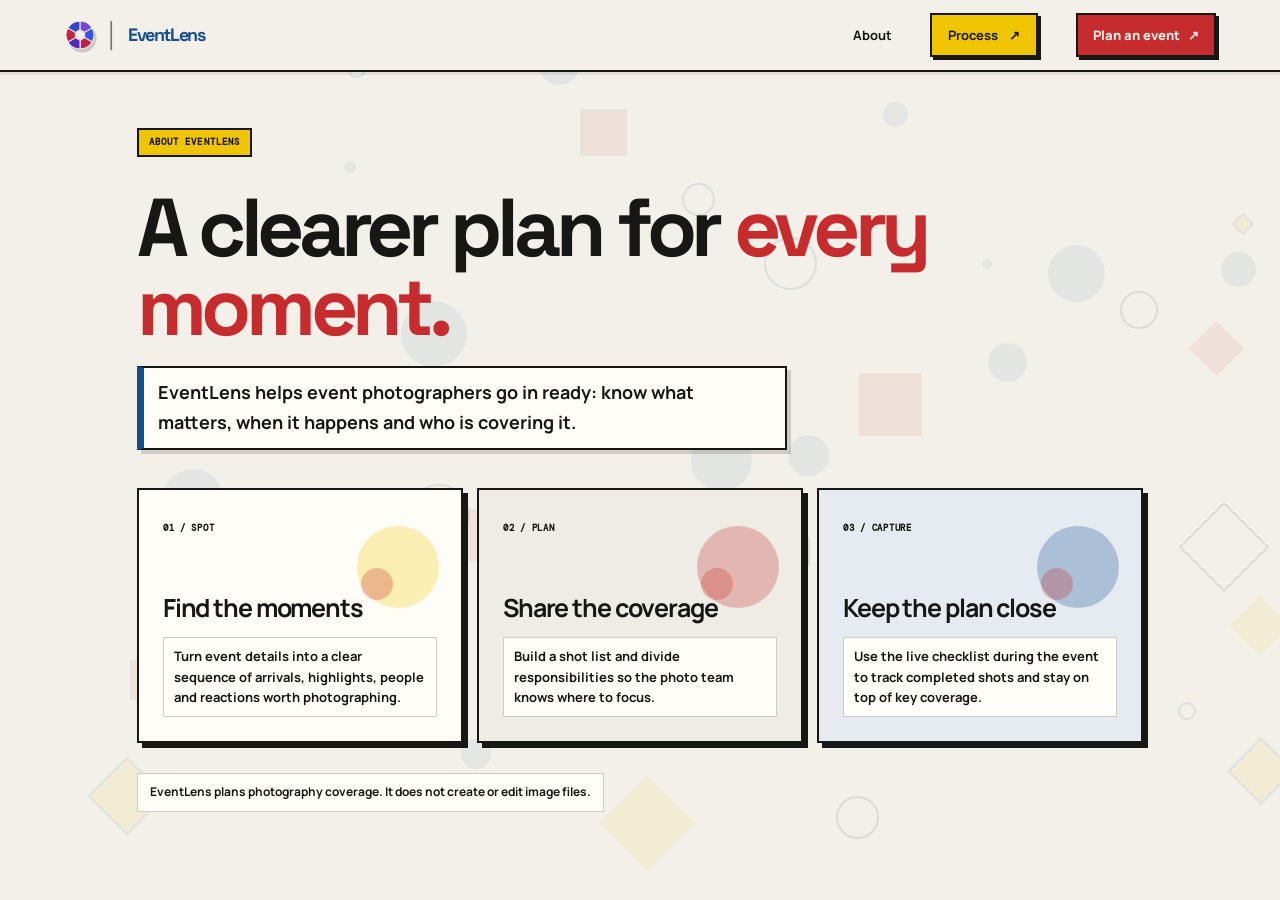
==== commit 785e75a6: "Replace camera mark with interactive shutter logo" ====
--- a/about.html
+++ b/about.html
@@ -16,7 +16,15 @@
 
     <nav class="navbar">
         <a href="/" class="logo" aria-label="EventLens home">
-            <svg class="logo-mark" viewBox="0 0 40 40" aria-hidden="true"><rect class="logo-mark-body" x="2" y="2" width="36" height="36" rx="11"/><rect class="logo-mark-top" x="10" y="9" width="9" height="4" rx="2"/><circle class="logo-mark-ring" cx="21" cy="23" r="10"/><circle class="logo-mark-lens" cx="21" cy="23" r="5"/><circle class="logo-mark-glint" cx="23" cy="21" r="1.5"/><circle class="logo-mark-flash" cx="30" cy="12" r="2.5"/></svg>
+            <svg class="logo-mark" viewBox="0 0 48 48" aria-hidden="true" focusable="false">
+                <g class="shutter-blade" style="--blade-angle: 0deg; --blade-fill: #7442d8"><path d="M24 3 A21 21 0 0 1 42 13.5 L31 19.8 L24 16 Z"/></g>
+                <g class="shutter-blade" style="--blade-angle: 60deg; --blade-fill: #3153e7"><path d="M24 3 A21 21 0 0 1 42 13.5 L31 19.8 L24 16 Z"/></g>
+                <g class="shutter-blade" style="--blade-angle: 120deg; --blade-fill: #c21e4b"><path d="M24 3 A21 21 0 0 1 42 13.5 L31 19.8 L24 16 Z"/></g>
+                <g class="shutter-blade" style="--blade-angle: 180deg; --blade-fill: #512bba"><path d="M24 3 A21 21 0 0 1 42 13.5 L31 19.8 L24 16 Z"/></g>
+                <g class="shutter-blade" style="--blade-angle: 240deg; --blade-fill: #bd2540"><path d="M24 3 A21 21 0 0 1 42 13.5 L31 19.8 L24 16 Z"/></g>
+                <g class="shutter-blade" style="--blade-angle: 300deg; --blade-fill: #3445c6"><path d="M24 3 A21 21 0 0 1 42 13.5 L31 19.8 L24 16 Z"/></g>
+                <circle class="shutter-center" cx="24" cy="24" r="6"/>
+            </svg>
             <span class="logo-divider" aria-hidden="true">│</span><span class="logo-name">Event<span>Lens</span></span>
         </a>
         <div class="nav-links">
--- a/css/style.css
+++ b/css/style.css
@@ -463,20 +463,18 @@
 footer { min-height: 68px; padding-inline: clamp(20px, 7vw, 100px); background: var(--ink); color: #e4d7ff; font-size: 10px; }
 a:focus-visible, button:focus-visible, input:focus-visible, select:focus-visible, textarea:focus-visible { outline: 3px solid var(--blue); outline-offset: 3px; }
 
-/* EventLens camera mark and wordmark. */
+/* EventLens shutter mark and wordmark. */
 .logo { display: inline-flex; align-items: center; gap: 9px; white-space: nowrap; }
-.logo-mark { width: 32px; height: 32px; flex: 0 0 auto; overflow: visible; filter: drop-shadow(2px 3px 0 rgba(30,16,51,.18)); transition: transform .28s cubic-bezier(.2,.8,.2,1), filter .28s ease; }
-.logo-mark-body { fill: var(--plum); stroke: var(--ink); stroke-width: 1.5; }
-.logo-mark-top { fill: var(--yellow); stroke: var(--ink); stroke-width: 1; }
-.logo-mark-ring { fill: none; stroke: #fff8ec; stroke-width: 2.2; }
-.logo-mark-lens { fill: var(--pink); stroke: var(--ink); stroke-width: 1; transform-box: fill-box; transform-origin: center; transition: transform .35s ease; }
-.logo-mark-glint { fill: #fff8ec; }
-.logo-mark-flash { fill: var(--mint); stroke: var(--ink); stroke-width: 1; }
+.logo-mark { width: 32px; height: 32px; flex: 0 0 auto; overflow: visible; filter: drop-shadow(2px 3px 0 rgba(30,16,51,.18)); transition: filter .28s ease; }
+.shutter-blade { transform-box: view-box; transform-origin: 24px 24px; transform: rotate(var(--blade-angle)) translateY(0); transition: transform .48s cubic-bezier(.2,.8,.2,1); }
+.shutter-blade path { fill: var(--blade-fill); stroke: var(--bauhaus-paper, #f2f0e8); stroke-width: 1.5; stroke-linejoin: round; }
+.shutter-center { fill: var(--bauhaus-paper, #f2f0e8); transform-box: view-box; transform-origin: 24px 24px; transition: r .48s cubic-bezier(.2,.8,.2,1), fill .3s ease; }
 .logo > .logo-divider { color: var(--muted); font: 500 24px/1 "Space Grotesk", sans-serif; opacity: .65; }
 .logo-name { color: var(--ink); font: 700 18px/1 "Space Grotesk", "Manrope", sans-serif; letter-spacing: -.075em; }
 .logo-name > span { color: var(--purple); }
-.logo:hover .logo-mark, .logo:focus-visible .logo-mark { transform: rotate(-8deg) scale(1.08); filter: drop-shadow(3px 4px 0 rgba(30,16,51,.26)); }
-.logo:hover .logo-mark-lens, .logo:focus-visible .logo-mark-lens { transform: rotate(120deg) scale(1.12); }
+.logo:hover .logo-mark, .logo:focus-visible .logo-mark { filter: drop-shadow(2px 4px 0 rgba(30,16,51,.24)); }
+.logo:hover .shutter-blade, .logo:focus-visible .shutter-blade { transform: rotate(var(--blade-angle)) translateY(-1.5px); }
+.logo:hover .shutter-center, .logo:focus-visible .shutter-center { r: 8px; fill: #fff; }
 .logo:focus-visible { outline: 3px solid var(--purple); outline-offset: 5px; border-radius: 4px; }
 
 @media (max-width: 390px) {
--- a/css/bauhaus.css
+++ b/css/bauhaus.css
@@ -27,7 +27,7 @@
 body { background: var(--bauhaus-paper); color: var(--bauhaus-black); font-family: "Manrope", sans-serif; }
 ::selection { color: var(--bauhaus-paper); background: var(--bauhaus-blue); }
 body > .polka-field { opacity: .52; }
-.polka-dot { opacity: .17; animation-duration: calc(var(--dot-duration) * 1.25), 10s; }
+.polka-dot { background: var(--bauhaus-blue); opacity: .12; animation-duration: calc(var(--dot-duration) * 1.25), 10s; }
 .polka-dot:nth-child(3n) { border: 2px solid var(--bauhaus-blue); background: transparent; opacity: .2; }
 .polka-dot:nth-child(4n) { border-radius: 0; background: var(--bauhaus-yellow); opacity: .16; rotate: 45deg; }
 .polka-dot:nth-child(5n) { border-radius: 0; background: var(--bauhaus-red); opacity: .15; }
@@ -40,16 +40,10 @@
     backdrop-filter: none;
 }
 .logo { color: var(--bauhaus-black); }
-.logo-mark-body { fill: var(--bauhaus-blue); stroke: var(--bauhaus-black); }
-.logo-mark-top { fill: var(--bauhaus-yellow); stroke: var(--bauhaus-black); }
-.logo-mark-ring { stroke: var(--bauhaus-paper); }
-.logo-mark-lens { fill: var(--bauhaus-red); stroke: var(--bauhaus-black); }
-.logo-mark-glint { fill: var(--bauhaus-paper); }
-.logo-mark-flash { fill: var(--bauhaus-yellow); stroke: var(--bauhaus-black); }
 .logo > .logo-divider { color: var(--bauhaus-black); opacity: .55; }
 .logo-name { color: var(--bauhaus-black); font-family: "Space Grotesk", sans-serif; font-weight: 700; letter-spacing: -.08em; }
 .logo-name > span { color: var(--bauhaus-blue); }
-.logo:hover .logo-mark, .logo:focus-visible .logo-mark { filter: drop-shadow(3px 3px 0 var(--bauhaus-yellow)); }
+.logo:hover .logo-mark, .logo:focus-visible .logo-mark { filter: drop-shadow(2px 4px 0 rgba(23,23,21,.26)); }
 .logo:focus-visible { outline-color: var(--bauhaus-red); }
 
 .nav-links { color: var(--bauhaus-black); }
@@ -73,6 +67,7 @@
     background: var(--bauhaus-yellow);
     color: var(--bauhaus-black) !important;
 }
+.event-progress a { display: inline-flex; align-items: center; min-height: 34px; padding: 7px 11px; font-size: 11px; font-weight: 800; }
 .dashboard-nav-right { gap: 11px; }
 .dashboard-nav-right a { font-family: "Manrope", sans-serif; font-size: 11px; font-weight: 800; letter-spacing: .02em; }
 
@@ -330,14 +325,39 @@
 .importance-pill--high { background: #f5e9ad; }
 .importance-pill--medium { background: #dce6f0; }
 
+.form-section--flow { border-left-color: var(--bauhaus-yellow); }
+.form-section--flow .form-label span { border: 1px solid var(--bauhaus-black); border-radius: 0; background: var(--bauhaus-yellow); color: var(--bauhaus-black); }
+.flow-planner { min-width: 0; }
+.flow-intro, .flow-help { margin: 0 0 14px; color: #44433f; font-size: 14px; font-weight: 650; line-height: 1.55; }
+.flow-help { margin: 10px 0 0; font-size: 12px; }
+.flow-list { display: grid; gap: 13px; }
+.flow-row { display: grid; gap: 13px; min-width: 0; margin: 0; padding: 16px; border: 2px solid var(--bauhaus-black); background: #f7f5ee; box-shadow: 3px 3px 0 rgba(23,23,21,.14); }
+.flow-row-title { padding: 0 7px; color: var(--bauhaus-blue); font: 800 10px/1.3 "DM Mono", monospace; letter-spacing: .08em; }
+.flow-row-times { display: grid; grid-template-columns: minmax(0,1fr) 20px minmax(0,1fr); align-items: end; gap: 10px; }
+.flow-time-arrow { padding-bottom: 13px; text-align: center; font-weight: 900; }
+.flow-row .field label span { color: #55544f; font-weight: 650; }
+.flow-row-actions { display: flex; align-items: center; flex-wrap: wrap; gap: 8px; }
+.flow-row-actions button, .flow-add-button { min-height: 40px; padding: 8px 12px; border: 2px solid var(--bauhaus-black); border-radius: 0; background: var(--bauhaus-paper); color: var(--bauhaus-black); font: 800 12px/1.2 "Space Grotesk", sans-serif; cursor: pointer; }
+.flow-row-actions button:hover, .flow-add-button:hover { background: var(--bauhaus-yellow); }
+.flow-add-button:disabled { opacity: .45; cursor: not-allowed; }
+.flow-row-actions button:disabled { opacity: .35; cursor: not-allowed; }
+.flow-row-actions button:last-child { margin-left: auto; background: #f1dada; }
+.flow-row-actions button:last-child:hover { background: var(--bauhaus-red); color: var(--bauhaus-paper); }
+.flow-add-button { width: 100%; margin-top: 13px; background: var(--bauhaus-yellow); font-size: 14px; }
+.flow-add-button span { margin-right: 7px; font-size: 18px; vertical-align: -1px; }
+.timeline-user-notes { padding: 9px 11px; border: 1px solid var(--bauhaus-black); background: var(--bauhaus-paper); }
+.timeline-user-notes strong { margin-right: 5px; color: var(--bauhaus-blue); font: 800 10px/1.3 "DM Mono", monospace; }
+
 @media (max-width: 700px) {
     .navbar { border-bottom-width: 2px; }
     .dashboard-nav-right a, .event-progress a { box-shadow: 2px 2px 0 var(--bauhaus-black); }
     .event-heading-note b { border: 1px solid var(--bauhaus-black); background: var(--bauhaus-yellow); color: var(--bauhaus-black); }
     .form-section { box-shadow: 4px 4px 0 var(--bauhaus-black); }
     .dashboard-hero-art { max-width: 350px; }
+    .flow-row { padding: 12px; }
+    .flow-row-actions button:last-child { margin-left: 0; }
 }
 @media (prefers-reduced-motion: reduce) {
-    .logo-mark, .logo-mark-lens, .nav-links a, .dashboard-nav-right a, .event-progress a,
+    .logo-mark, .shutter-blade, .shutter-center, .nav-links a, .dashboard-nav-right a, .event-progress a,
     .hero-button, .generate-button, .shot-row, .info-card, .workflow-step { transition: none; }
 }
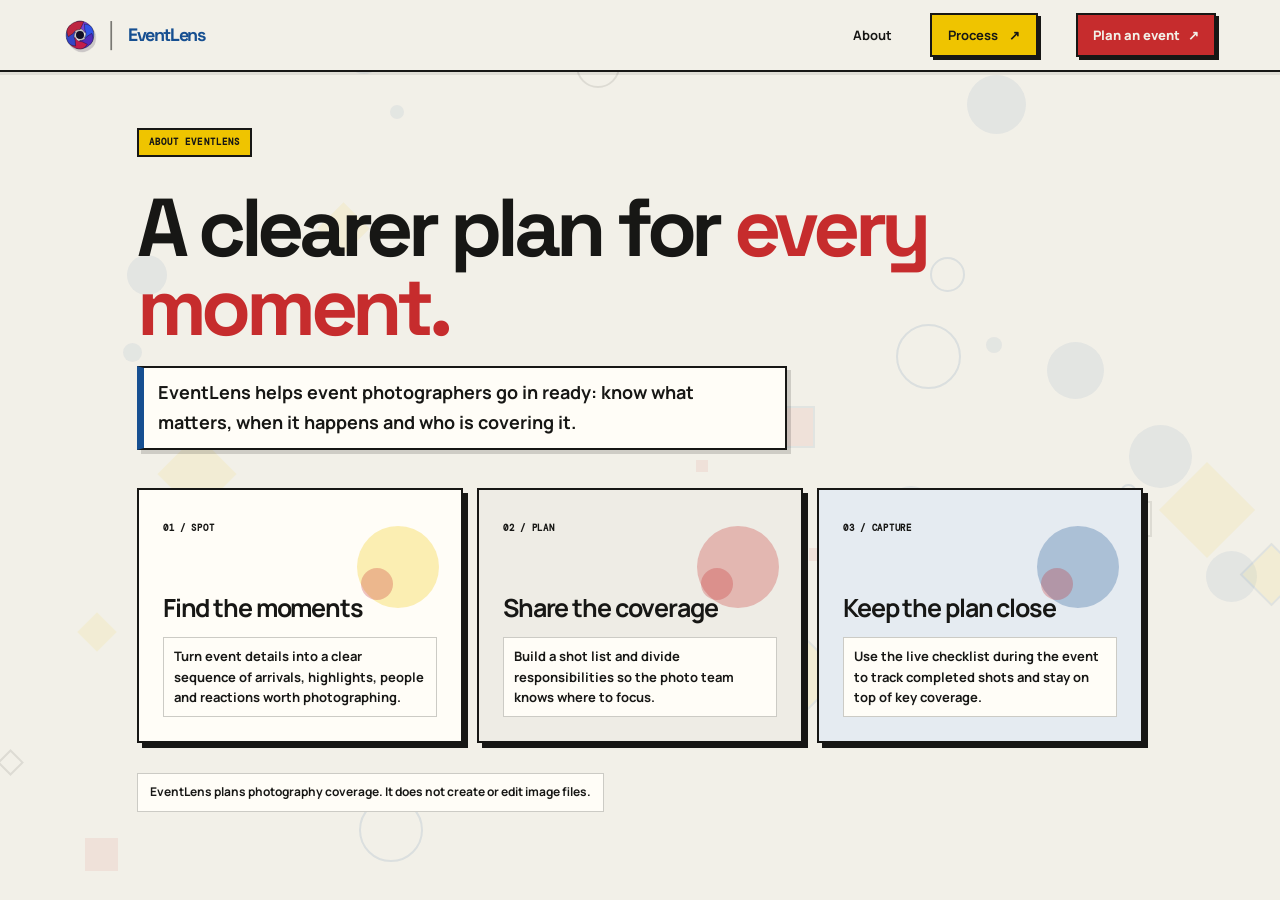
==== commit 29406112: "Refine shutter iris and wordmark hover animation" ====
--- a/about.html
+++ b/about.html
@@ -17,12 +17,12 @@
     <nav class="navbar">
         <a href="/" class="logo" aria-label="EventLens home">
             <svg class="logo-mark" viewBox="0 0 48 48" aria-hidden="true" focusable="false">
-                <g class="shutter-blade" style="--blade-angle: 0deg; --blade-fill: #7442d8"><path d="M24 3 A21 21 0 0 1 42 13.5 L31 19.8 L24 16 Z"/></g>
-                <g class="shutter-blade" style="--blade-angle: 60deg; --blade-fill: #3153e7"><path d="M24 3 A21 21 0 0 1 42 13.5 L31 19.8 L24 16 Z"/></g>
-                <g class="shutter-blade" style="--blade-angle: 120deg; --blade-fill: #c21e4b"><path d="M24 3 A21 21 0 0 1 42 13.5 L31 19.8 L24 16 Z"/></g>
-                <g class="shutter-blade" style="--blade-angle: 180deg; --blade-fill: #512bba"><path d="M24 3 A21 21 0 0 1 42 13.5 L31 19.8 L24 16 Z"/></g>
-                <g class="shutter-blade" style="--blade-angle: 240deg; --blade-fill: #bd2540"><path d="M24 3 A21 21 0 0 1 42 13.5 L31 19.8 L24 16 Z"/></g>
-                <g class="shutter-blade" style="--blade-angle: 300deg; --blade-fill: #3445c6"><path d="M24 3 A21 21 0 0 1 42 13.5 L31 19.8 L24 16 Z"/></g>
+                <g class="shutter-blade" style="--blade-angle: 0deg; --blade-fill: #7442d8; --blade-delay: 0ms"><path d="M23 3 C33 3 41 9 44 19 L31 20 C29 16 26 14 21 14 L13 10 C16 6 19 3 23 3 Z"/></g>
+                <g class="shutter-blade" style="--blade-angle: 60deg; --blade-fill: #3153e7; --blade-delay: 18ms"><path d="M23 3 C33 3 41 9 44 19 L31 20 C29 16 26 14 21 14 L13 10 C16 6 19 3 23 3 Z"/></g>
+                <g class="shutter-blade" style="--blade-angle: 120deg; --blade-fill: #512bba; --blade-delay: 36ms"><path d="M23 3 C33 3 41 9 44 19 L31 20 C29 16 26 14 21 14 L13 10 C16 6 19 3 23 3 Z"/></g>
+                <g class="shutter-blade" style="--blade-angle: 180deg; --blade-fill: #c21e4b; --blade-delay: 54ms"><path d="M23 3 C33 3 41 9 44 19 L31 20 C29 16 26 14 21 14 L13 10 C16 6 19 3 23 3 Z"/></g>
+                <g class="shutter-blade" style="--blade-angle: 240deg; --blade-fill: #3445c6; --blade-delay: 72ms"><path d="M23 3 C33 3 41 9 44 19 L31 20 C29 16 26 14 21 14 L13 10 C16 6 19 3 23 3 Z"/></g>
+                <g class="shutter-blade" style="--blade-angle: 300deg; --blade-fill: #bd2540; --blade-delay: 90ms"><path d="M23 3 C33 3 41 9 44 19 L31 20 C29 16 26 14 21 14 L13 10 C16 6 19 3 23 3 Z"/></g>
                 <circle class="shutter-center" cx="24" cy="24" r="6"/>
             </svg>
             <span class="logo-divider" aria-hidden="true">│</span><span class="logo-name">Event<span>Lens</span></span>
--- a/css/style.css
+++ b/css/style.css
@@ -466,16 +466,37 @@
 /* EventLens shutter mark and wordmark. */
 .logo { display: inline-flex; align-items: center; gap: 9px; white-space: nowrap; }
 .logo-mark { width: 32px; height: 32px; flex: 0 0 auto; overflow: visible; filter: drop-shadow(2px 3px 0 rgba(30,16,51,.18)); transition: filter .28s ease; }
-.shutter-blade { transform-box: view-box; transform-origin: 24px 24px; transform: rotate(var(--blade-angle)) translateY(0); transition: transform .48s cubic-bezier(.2,.8,.2,1); }
-.shutter-blade path { fill: var(--blade-fill); stroke: var(--bauhaus-paper, #f2f0e8); stroke-width: 1.5; stroke-linejoin: round; }
-.shutter-center { fill: var(--bauhaus-paper, #f2f0e8); transform-box: view-box; transform-origin: 24px 24px; transition: r .48s cubic-bezier(.2,.8,.2,1), fill .3s ease; }
+.shutter-blade { transform-box: view-box; transform-origin: 24px 24px; transform: rotate(var(--blade-angle)) translateY(0); transition: transform .35s ease-out; }
+.shutter-blade path { fill: var(--blade-fill); stroke: rgba(17, 15, 39, .88); stroke-width: .65; stroke-linejoin: round; }
+.shutter-center { fill: #100e26; transform-box: view-box; transform-origin: 24px 24px; transition: r .48s cubic-bezier(.2,.8,.2,1), fill .3s ease; }
 .logo > .logo-divider { color: var(--muted); font: 500 24px/1 "Space Grotesk", sans-serif; opacity: .65; }
-.logo-name { color: var(--ink); font: 700 18px/1 "Space Grotesk", "Manrope", sans-serif; letter-spacing: -.075em; }
+.logo-name { position: relative; display: inline-block; color: var(--ink); font: 700 18px/1 "Space Grotesk", "Manrope", sans-serif; letter-spacing: -.075em; transition: transform .25s ease, filter .25s ease; }
 .logo-name > span { color: var(--purple); }
 .logo:hover .logo-mark, .logo:focus-visible .logo-mark { filter: drop-shadow(2px 4px 0 rgba(30,16,51,.24)); }
-.logo:hover .shutter-blade, .logo:focus-visible .shutter-blade { transform: rotate(var(--blade-angle)) translateY(-1.5px); }
-.logo:hover .shutter-center, .logo:focus-visible .shutter-center { r: 8px; fill: #fff; }
+.logo:hover .shutter-blade, .logo:focus-visible .shutter-blade { animation: shutter-click-blade .68s cubic-bezier(.2,.8,.2,1) var(--blade-delay) both; }
+.logo:hover .shutter-center, .logo:focus-visible .shutter-center { animation: shutter-click-center .68s cubic-bezier(.2,.8,.2,1) both; }
+.logo:active .shutter-blade { animation: none; transform: rotate(var(--blade-angle)) translateY(1.5px); }
+.logo:active .shutter-center { animation: none; r: 4px; }
+.logo:hover .logo-name, .logo:focus-visible .logo-name { transform: translateY(-1px); filter: drop-shadow(0 1px 0 rgba(255,255,255,.28)); }
+.logo-name::after { content: "EventLens"; position: absolute; inset: 0; overflow: hidden; color: transparent; -webkit-text-fill-color: transparent; background: linear-gradient(108deg, transparent 40%, rgba(255,255,255,.96) 49%, rgba(255,255,255,.22) 52%, transparent 62%); background-size: 250% 100%; background-position: 145% 0; background-clip: text; -webkit-background-clip: text; opacity: 0; pointer-events: none; }
+.logo:hover .logo-name::after, .logo:focus-visible .logo-name::after { animation: logo-glaze .85s ease-out .12s both; }
 .logo:focus-visible { outline: 3px solid var(--purple); outline-offset: 5px; border-radius: 4px; }
+
+@keyframes shutter-click-blade {
+    0%, 16% { transform: rotate(var(--blade-angle)) translateY(0); }
+    34%, 48% { transform: rotate(var(--blade-angle)) translateY(2.2px); }
+    100% { transform: rotate(var(--blade-angle)) translateY(-1.4px); }
+}
+@keyframes shutter-click-center {
+    0%, 16% { r: 6px; }
+    34%, 48% { r: 3.4px; }
+    100% { r: 8.6px; fill: #fff; }
+}
+@keyframes logo-glaze {
+    0% { background-position: 145% 0; opacity: 0; }
+    18% { opacity: 1; }
+    100% { background-position: -45% 0; opacity: 0; }
+}
 
 @media (max-width: 390px) {
     .logo { gap: 6px; }
--- a/css/bauhaus.css
+++ b/css/bauhaus.css
@@ -360,4 +360,9 @@
 @media (prefers-reduced-motion: reduce) {
     .logo-mark, .shutter-blade, .shutter-center, .nav-links a, .dashboard-nav-right a, .event-progress a,
     .hero-button, .generate-button, .shot-row, .info-card, .workflow-step { transition: none; }
-}
+    .logo:hover .shutter-blade, .logo:focus-visible .shutter-blade,
+    .logo:hover .shutter-center, .logo:focus-visible .shutter-center,
+    .logo:hover .logo-name::after, .logo:focus-visible .logo-name::after { animation: none; }
+    .logo:hover .shutter-blade, .logo:focus-visible .shutter-blade { transform: rotate(var(--blade-angle)) translateY(-1px); }
+    .logo:hover .shutter-center, .logo:focus-visible .shutter-center { r: 8px; }
+}
